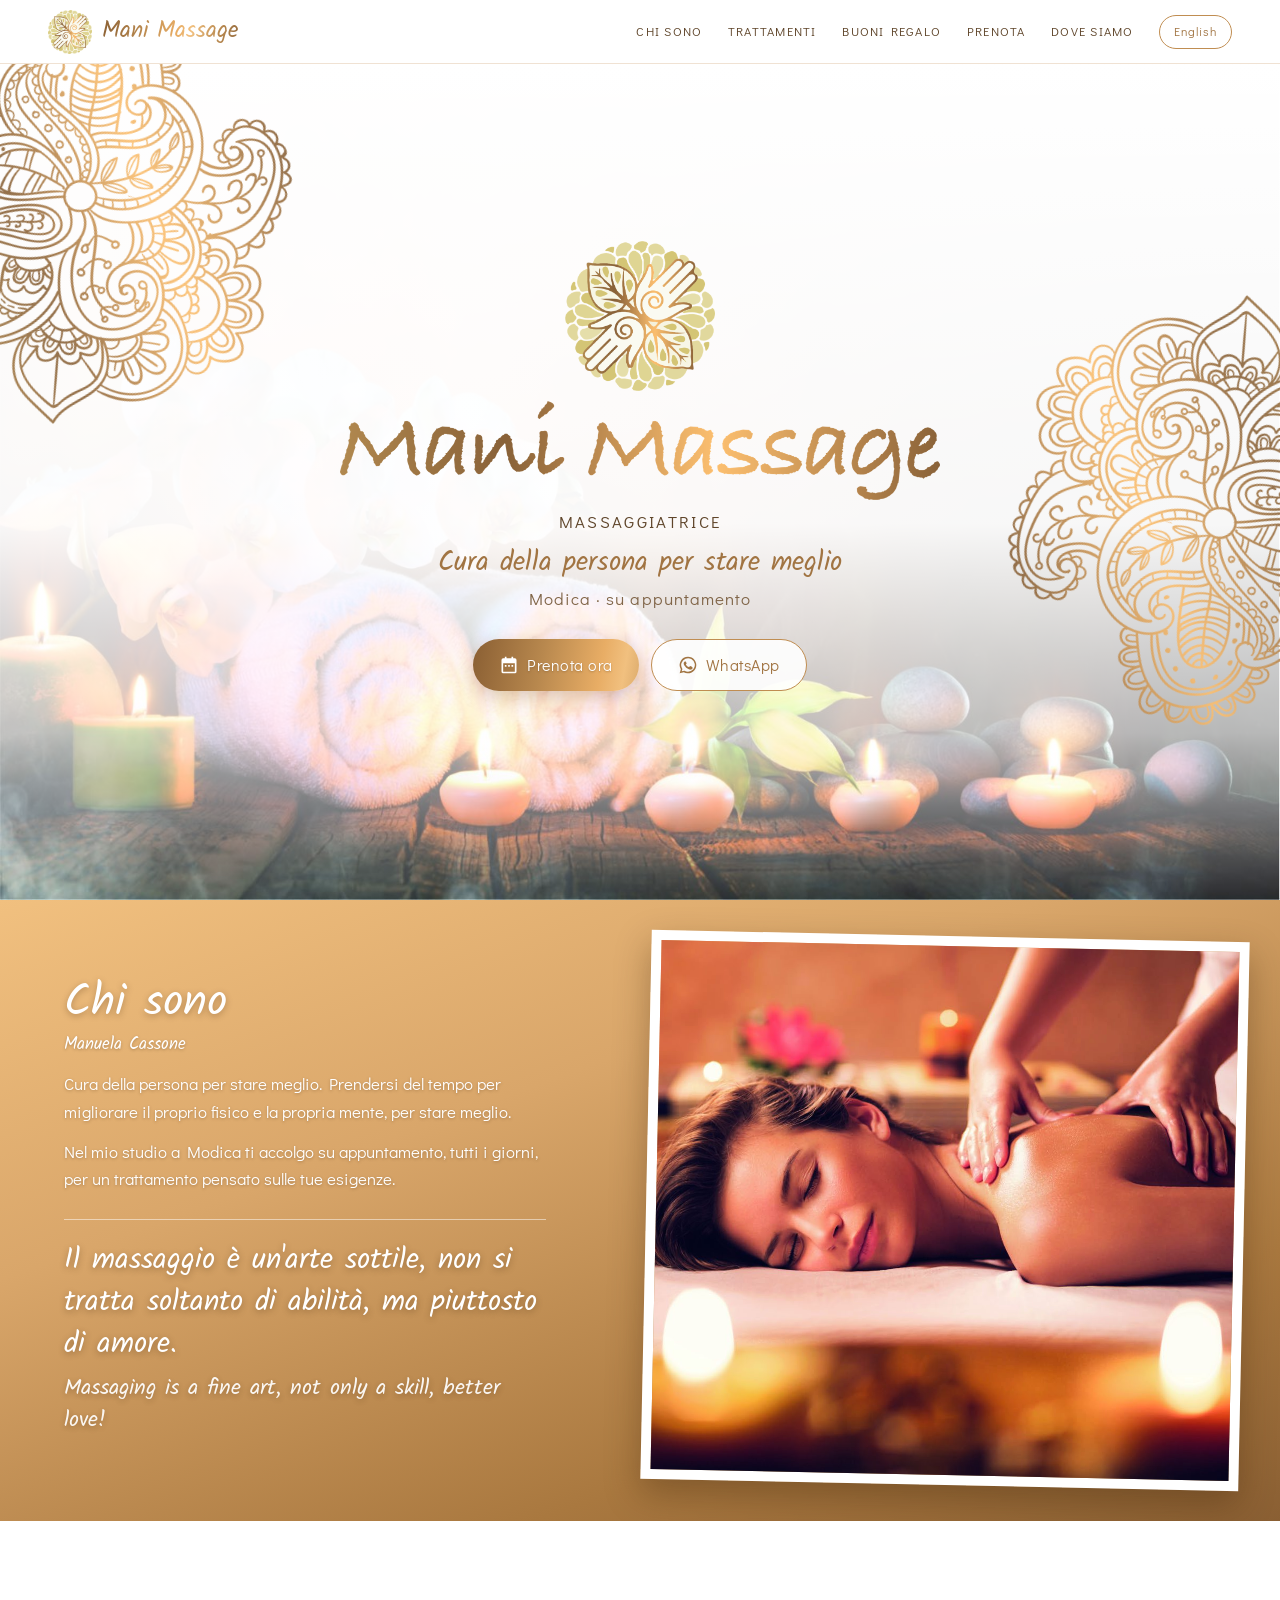
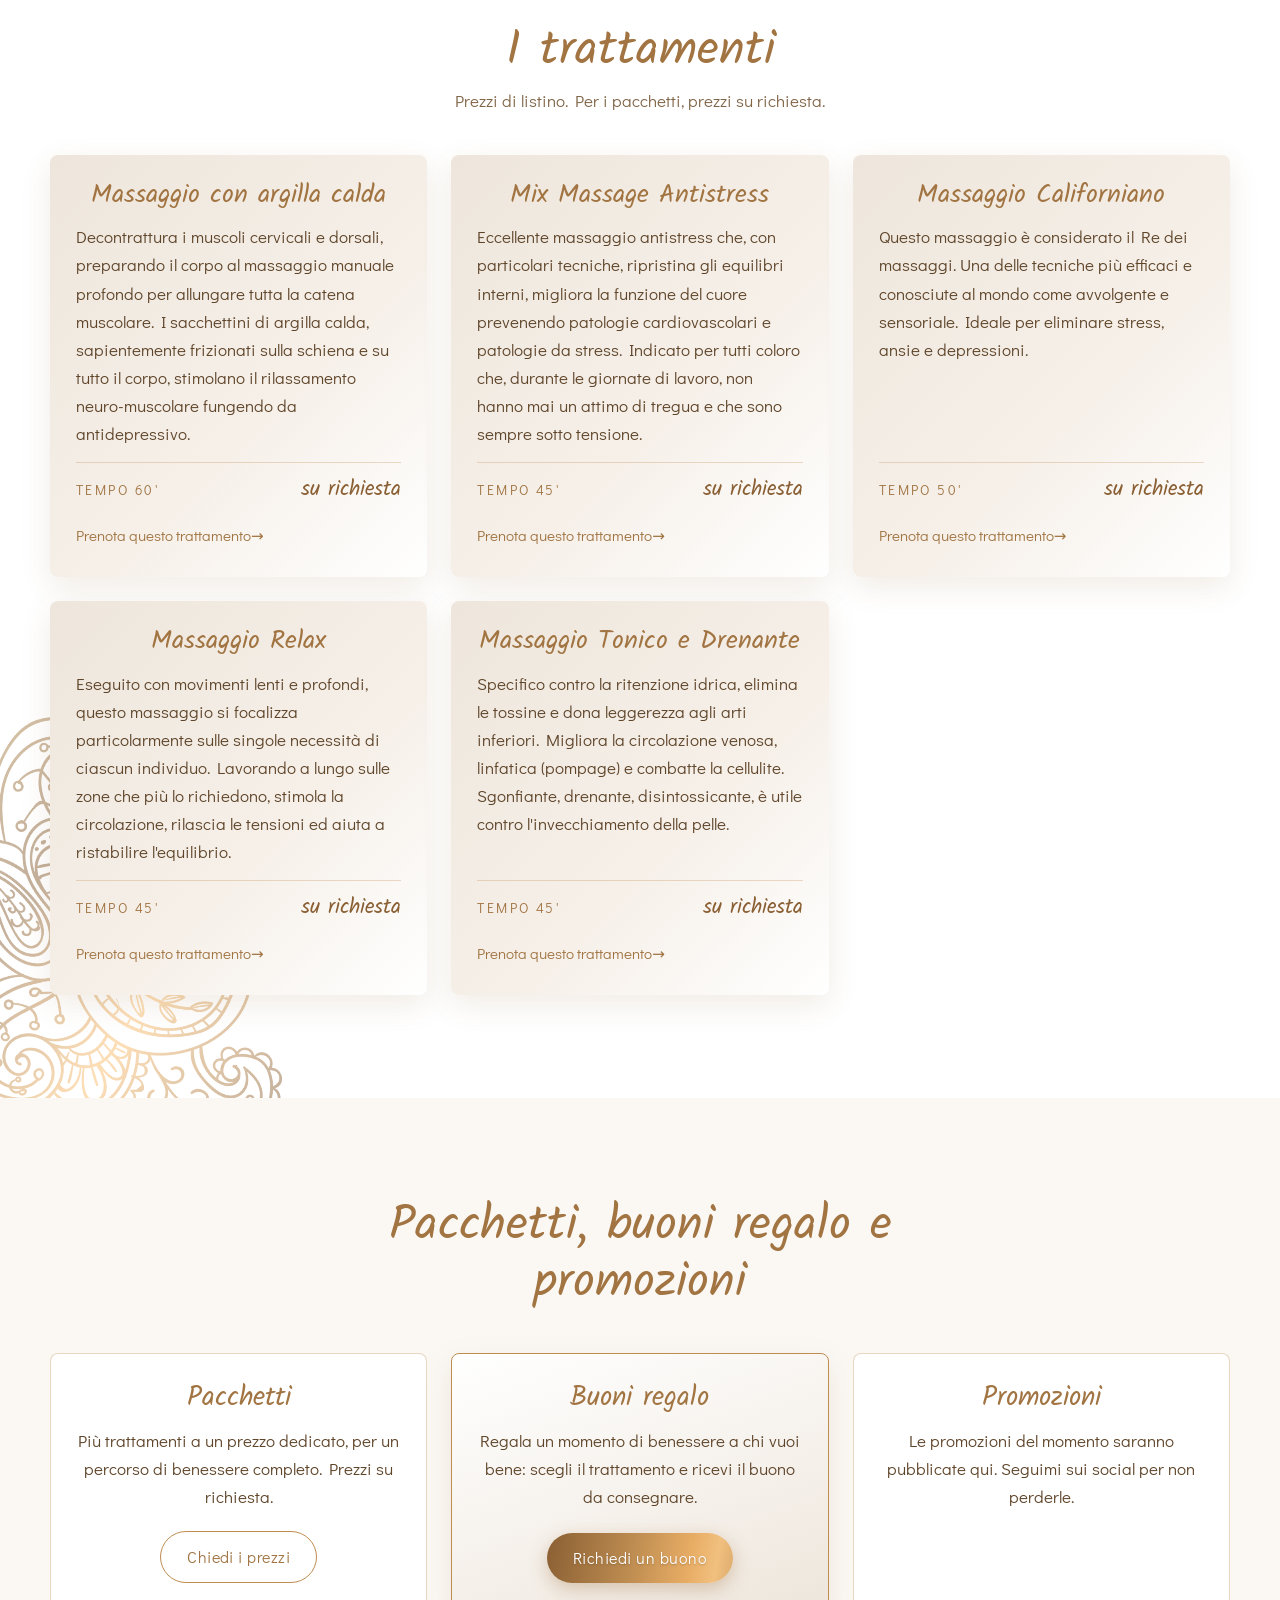
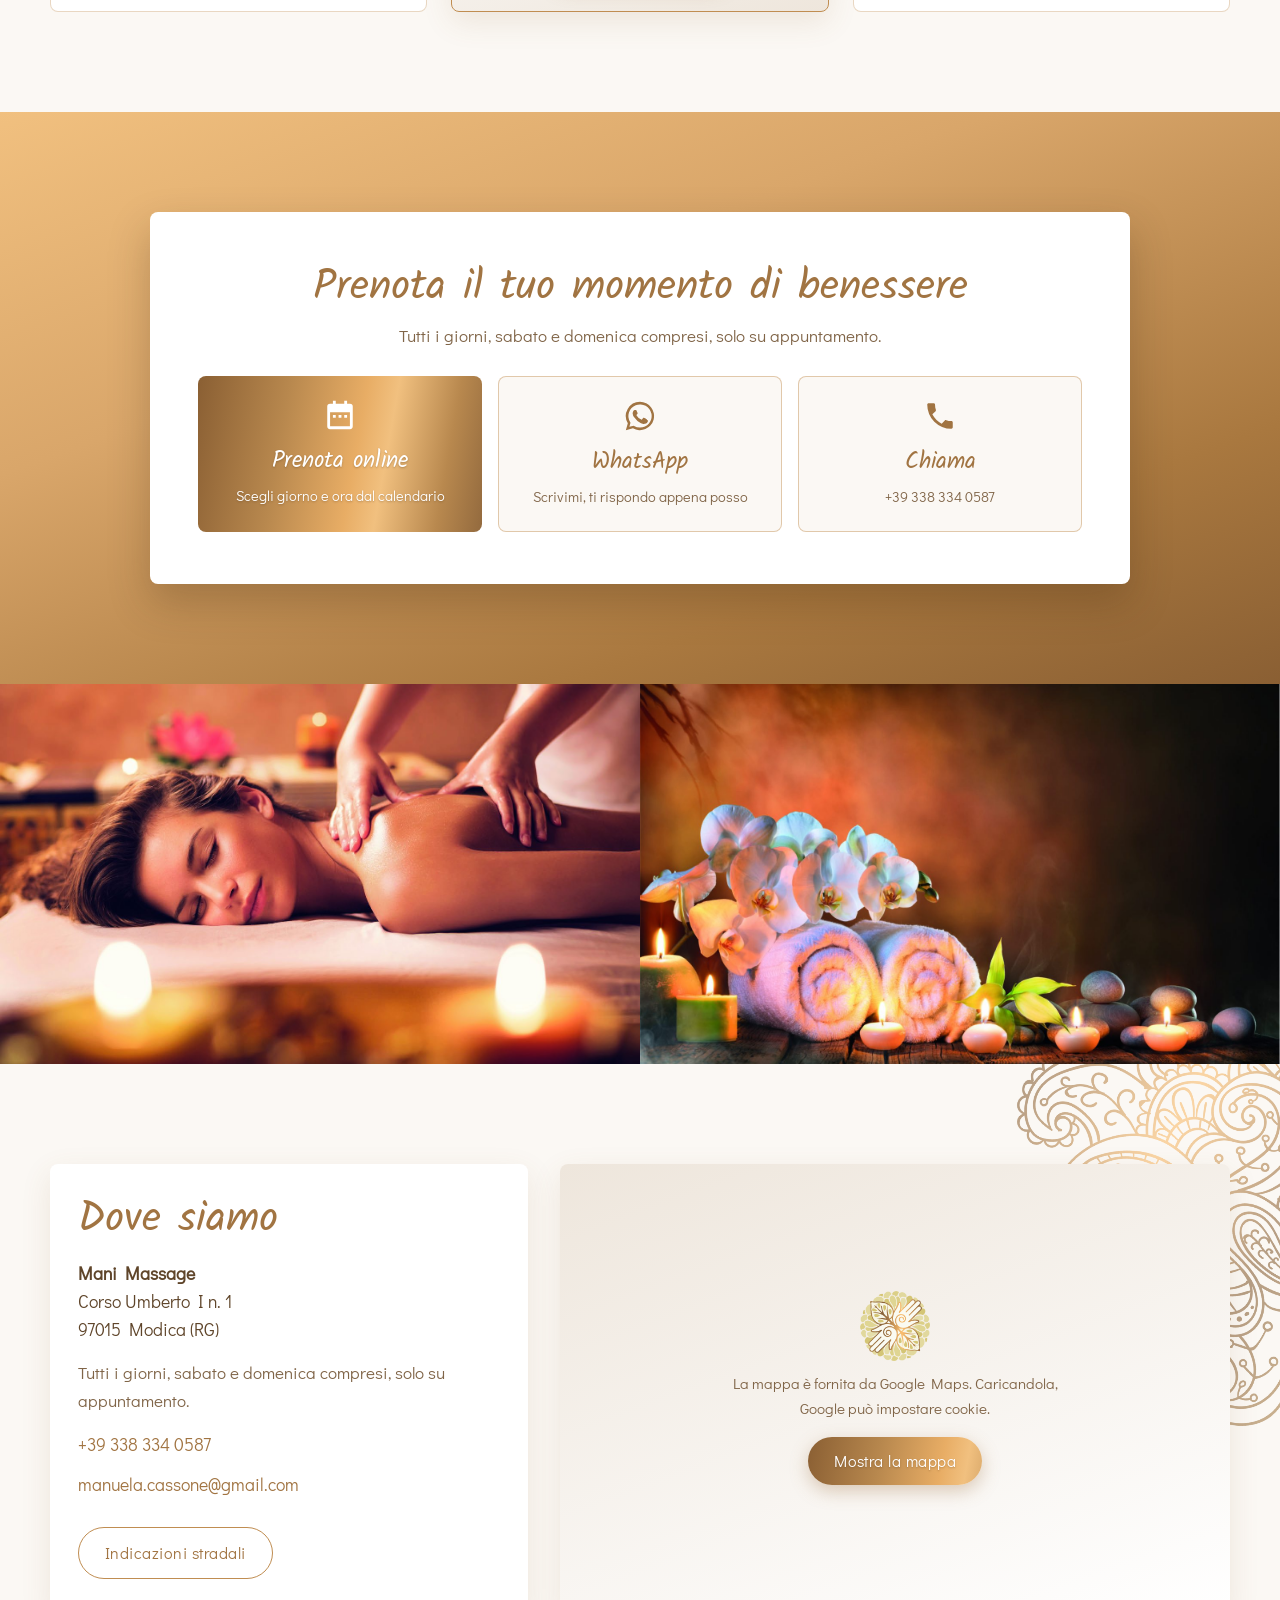
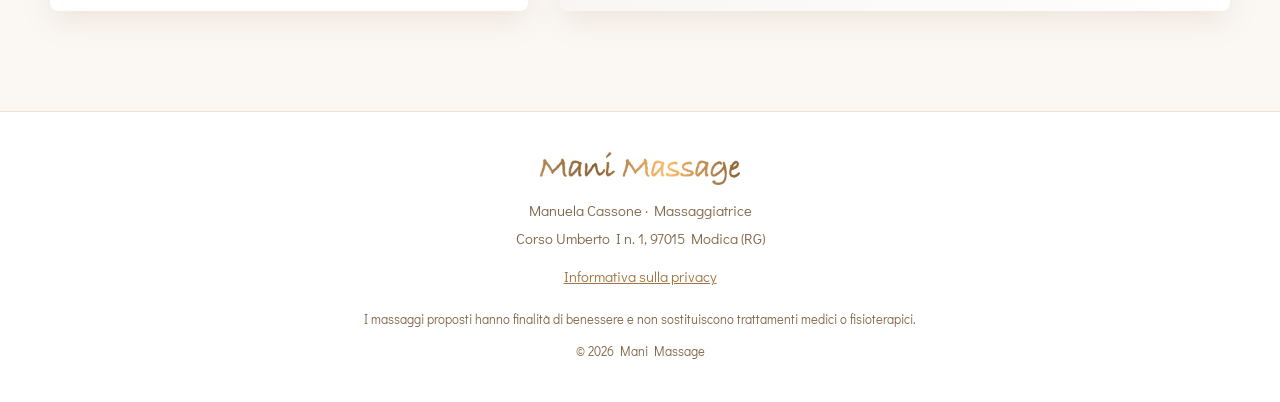
==== index.html @ 56ba5761 "Prima versione del sito Mani Massage Co-Authored-By: Claude Opus 5.5 <noreply@anthropic.com> Claude-" ====
<!doctype html>
<html lang="it" data-lang="it">
<head>
<meta charset="utf-8">
<meta name="viewport" content="width=device-width, initial-scale=1, viewport-fit=cover">
<title>Mani Massage · Massaggi a Modica</title>
<meta name="description" content="Mani Massage di Manuela Cassone, massaggiatrice a Modica (RG): massaggio con argilla calda, antistress, californiano, relax, tonico e drenante. Tutti i giorni su appuntamento. Prenota su WhatsApp o al +39 338 334 0587.">
<meta property="og:title" content="Mani Massage · Massaggi a Modica">
<meta property="og:description" content="Cura della persona per stare meglio. Massaggi su appuntamento, tutti i giorni, in Corso Umberto I a Modica.">
<meta property="og:type" content="website">
<meta property="og:locale" content="it_IT">
<meta property="og:image" content="img/relax.jpg">
<meta name="theme-color" content="#a17442">
<meta name="format-detection" content="telephone=no">
<link rel="icon" type="image/png" href="img/favicon.png">
<link rel="apple-touch-icon" href="img/favicon.png">
<link rel="preload" href="fonts/kalam-400.woff2" as="font" type="font/woff2" crossorigin>
<link rel="stylesheet" href="style.css">
<script type="application/ld+json">
{
  "@context": "https://schema.org",
  "@type": "HealthAndBeautyBusiness",
  "name": "Mani Massage",
  "description": "Massaggi olistici di Manuela Cassone, massaggiatrice a Modica.",
  "founder": {"@type": "Person", "name": "Manuela Cassone", "jobTitle": "Massaggiatrice"},
  "telephone": "+393383340587",
  "email": "manuela.cassone@gmail.com",
  "image": "img/logo.png",
  "address": {"@type": "PostalAddress", "streetAddress": "Corso Umberto I, 1", "postalCode": "97015", "addressLocality": "Modica", "addressRegion": "RG", "addressCountry": "IT"},
  "openingHoursSpecification": {"@type": "OpeningHoursSpecification", "dayOfWeek": ["Monday","Tuesday","Wednesday","Thursday","Friday","Saturday","Sunday"], "description": "Su appuntamento"}
}
</script>
</head>
<body>

<a class="skip" href="#contenuto">Vai al contenuto</a>

<header class="top" id="top">
  <a class="brand" href="#top" aria-label="Mani Massage, torna all'inizio">
    <img src="img/logo-emblema.png" alt="" width="44" height="44">
    <span>Mani Massage</span>
  </a>
  <button class="menu-btn" type="button" aria-expanded="false" aria-controls="menu" aria-label="Apri il menu">
    <span></span><span></span><span></span>
  </button>
  <nav class="nav" id="menu" aria-label="Menu principale">
    <a href="#chi-sono"><span lang="it">Chi sono</span><span lang="en">About</span></a>
    <a href="#trattamenti"><span lang="it">Trattamenti</span><span lang="en">Treatments</span></a>
    <a href="#regali"><span lang="it">Buoni regalo</span><span lang="en">Gift vouchers</span></a>
    <a href="#prenota"><span lang="it">Prenota</span><span lang="en">Book</span></a>
    <a href="#dove"><span lang="it">Dove siamo</span><span lang="en">Find us</span></a>
    <button class="lang" type="button" aria-label="Cambia lingua / Change language"><span lang="it">English</span><span lang="en">Italiano</span></button>
  </nav>
</header>

<main id="contenuto">

  <!-- HERO -->
  <section class="hero">
    <img class="hero-orn hero-orn--l" src="img/ghirigoro.png" alt="" aria-hidden="true">
    <img class="hero-orn hero-orn--r" src="img/ghirigoro.png" alt="" aria-hidden="true">
    <div class="hero-inner">
      <img class="hero-emblem" src="img/logo-emblema.png" alt="" width="150" height="150">
      <h1><img src="img/logo-scritta.png" alt="Mani Massage" width="600" height="99"></h1>
      <p class="role"><span lang="it">Massaggiatrice</span><span lang="en">Massage therapist</span></p>
      <p class="hero-claim"><span lang="it">Cura della persona per stare meglio</span><span lang="en">Taking care of yourself, to feel better</span></p>
      <p class="hero-place">Modica · <span lang="it">su appuntamento</span><span lang="en">by appointment</span></p>
      <div class="cta">
        <a class="btn btn--gold js-book" href="#prenota">
          <svg aria-hidden="true" viewBox="0 0 24 24"><path d="M7 2v2H5a2 2 0 0 0-2 2v14a2 2 0 0 0 2 2h14a2 2 0 0 0 2-2V6a2 2 0 0 0-2-2h-2V2h-2v2H9V2H7Zm-2 8h14v10H5V10Zm2 2v2h2v-2H7Zm4 0v2h2v-2h-2Zm4 0v2h2v-2h-2Z"/></svg>
          <span lang="it">Prenota ora</span><span lang="en">Book now</span>
        </a>
        <a class="btn btn--line js-wa" href="#" target="_blank" rel="noopener">
          <svg aria-hidden="true" viewBox="0 0 24 24"><use href="#i-wa"/></svg> WhatsApp
        </a>
      </div>
    </div>
  </section>

  <!-- CHI SONO -->
  <section class="about" id="chi-sono">
    <div class="about-text">
      <h2><span lang="it">Chi sono</span><span lang="en">About me</span></h2>
      <p class="about-name">Manuela Cassone</p>
      <p lang="it">Cura della persona per stare meglio. Prendersi del tempo per migliorare il proprio fisico e la propria mente, per stare meglio.</p>
      <p lang="en">Taking care of yourself to feel better. Taking time to improve your body and your mind, to feel better.</p>
      <p lang="it">Nel mio studio a Modica ti accolgo su appuntamento, tutti i giorni, per un trattamento pensato sulle tue esigenze.</p>
      <p lang="en">In my studio in Modica I welcome you by appointment, every day, for a treatment tailored to your needs.</p>
      <blockquote>
        <p>Il massaggio è un'arte sottile, non si tratta soltanto di abilità, ma piuttosto di amore.</p>
        <p class="quote-en keep" lang="en">Massaging is a fine art, not only a skill, better love!</p>
      </blockquote>
    </div>
    <figure class="about-photo">
      <img src="img/massaggio.jpg" alt="Massaggio rilassante alla schiena a lume di candela" loading="lazy" width="1600" height="1066">
    </figure>
  </section>

  <!-- TRATTAMENTI -->
  <section class="services" id="trattamenti">
    <img class="services-orn" src="img/ghirigoro.png" alt="" aria-hidden="true">
    <header class="section-head">
      <h2><span lang="it">I trattamenti</span><span lang="en">Treatments</span></h2>
      <p><span lang="it">Prezzi di listino. Per i pacchetti, prezzi su richiesta.</span><span lang="en">List prices. Package prices on request.</span></p>
    </header>
    <div class="cards" id="lista-trattamenti"><!-- riempito da dati.js --></div>
  </section>

  <!-- PACCHETTI, BUONI REGALO, PROMOZIONI -->
  <section class="gifts" id="regali">
    <header class="section-head">
      <h2><span lang="it">Pacchetti, buoni regalo e promozioni</span><span lang="en">Packages, gift vouchers and offers</span></h2>
    </header>
    <div class="gift-grid">
      <article class="gift">
        <h3><span lang="it">Pacchetti</span><span lang="en">Packages</span></h3>
        <p lang="it">Più trattamenti a un prezzo dedicato, per un percorso di benessere completo. Prezzi su richiesta.</p>
        <p lang="en">Several treatments at a dedicated price, for a complete well-being path. Prices on request.</p>
        <a class="btn btn--line js-wa" data-msg="Ciao Manuela, vorrei informazioni sui pacchetti." href="#" target="_blank" rel="noopener"><span lang="it">Chiedi i prezzi</span><span lang="en">Ask for prices</span></a>
      </article>
      <article class="gift gift--main">
        <h3><span lang="it">Buoni regalo</span><span lang="en">Gift vouchers</span></h3>
        <p lang="it">Regala un momento di benessere a chi vuoi bene: scegli il trattamento e ricevi il buono da consegnare.</p>
        <p lang="en">Give a moment of well-being to someone you love: choose the treatment and receive the voucher to hand over.</p>
        <a class="btn btn--gold js-wa" data-msg="Ciao Manuela, vorrei regalare un buono massaggio." href="#" target="_blank" rel="noopener"><span lang="it">Richiedi un buono</span><span lang="en">Request a voucher</span></a>
      </article>
      <article class="gift">
        <h3><span lang="it">Promozioni</span><span lang="en">Offers</span></h3>
        <div id="lista-promozioni"><!-- riempito da dati.js --></div>
      </article>
    </div>
  </section>

  <!-- PRENOTA -->
  <section class="book" id="prenota">
    <div class="book-card">
      <h2><span lang="it">Prenota il tuo momento di benessere</span><span lang="en">Book your moment of well-being</span></h2>
      <p class="hours" data-t="orari"></p>
      <div class="book-actions">
        <a class="book-opt book-opt--online" id="prenota-online" href="#" target="_blank" rel="noopener">
          <svg aria-hidden="true" viewBox="0 0 24 24"><path d="M7 2v2H5a2 2 0 0 0-2 2v14a2 2 0 0 0 2 2h14a2 2 0 0 0 2-2V6a2 2 0 0 0-2-2h-2V2h-2v2H9V2H7Zm-2 8h14v10H5V10Zm2 2v2h2v-2H7Zm4 0v2h2v-2h-2Zm4 0v2h2v-2h-2Z"/></svg>
          <strong><span lang="it">Prenota online</span><span lang="en">Book online</span></strong>
          <small><span lang="it">Scegli giorno e ora dal calendario</span><span lang="en">Pick a day and time</span></small>
        </a>
        <a class="book-opt js-wa" href="#" target="_blank" rel="noopener">
          <svg aria-hidden="true" viewBox="0 0 24 24"><use href="#i-wa"/></svg>
          <strong>WhatsApp</strong>
          <small><span lang="it">Scrivimi, ti rispondo appena posso</span><span lang="en">Message me, I'll reply soon</span></small>
        </a>
        <a class="book-opt js-tel" href="#">
          <svg aria-hidden="true" viewBox="0 0 24 24"><use href="#i-tel"/></svg>
          <strong><span lang="it">Chiama</span><span lang="en">Call</span></strong>
          <small data-t="telefono"></small>
        </a>
      </div>
    </div>
  </section>

  <!-- GALLERIA -->
  <section class="gallery" aria-label="Galleria fotografica">
    <div class="gallery-track" id="galleria"><!-- riempito da dati.js --></div>
  </section>

  <!-- DOVE SIAMO -->
  <section class="where" id="dove">
    <img class="where-orn" src="img/ghirigoro.png" alt="" aria-hidden="true">
    <div class="where-grid">
      <div class="where-info">
        <h2><span lang="it">Dove siamo</span><span lang="en">Find us</span></h2>
        <address>
          <strong>Mani Massage</strong><br>
          <span data-t="indirizzo"></span><br>
          <span data-t="citta"></span>
        </address>
        <p class="hours" data-t="orari"></p>
        <ul class="contact-list">
          <li><a class="js-tel" href="#" data-t="telefono"></a></li>
          <li><a class="js-mail" href="#" data-t="email"></a></li>
        </ul>
        <div class="cta cta--left">
          <a class="btn btn--line" id="indicazioni" href="#" target="_blank" rel="noopener"><span lang="it">Indicazioni stradali</span><span lang="en">Directions</span></a>
        </div>
      </div>
      <div class="map" id="mappa">
        <div class="map-consent">
          <img src="img/logo-emblema.png" alt="" width="70" height="70" loading="lazy">
          <p lang="it">La mappa è fornita da Google Maps. Caricandola, Google può impostare cookie.</p>
          <p lang="en">The map is provided by Google Maps. Loading it lets Google set cookies.</p>
          <button class="btn btn--gold" type="button" id="carica-mappa"><span lang="it">Mostra la mappa</span><span lang="en">Show the map</span></button>
        </div>
      </div>
    </div>
  </section>

</main>

<footer class="foot">
  <img src="img/logo-scritta.png" alt="Mani Massage" width="220" height="36" loading="lazy">
  <div class="social" id="social"><!-- riempito da dati.js --></div>
  <p><span data-t="nome"></span> · <span lang="it">Massaggiatrice</span><span lang="en">Massage therapist</span></p>
  <p data-t="indirizzoCompleto"></p>
  <p id="piva"></p>
  <p><a href="privacy.html"><span lang="it">Informativa sulla privacy</span><span lang="en">Privacy policy</span></a></p>
  <p class="small"><span lang="it">I massaggi proposti hanno finalità di benessere e non sostituiscono trattamenti medici o fisioterapici.</span><span lang="en">These massages are intended for well-being and do not replace medical or physiotherapy treatments.</span></p>
  <p class="small">© <span id="anno">2026</span> Mani Massage</p>
</footer>

<!-- barra azioni rapida, solo su telefono -->
<nav class="quickbar" aria-label="Azioni rapide">
  <a class="js-tel" href="#"><svg aria-hidden="true" viewBox="0 0 24 24"><use href="#i-tel"/></svg><span lang="it">Chiama</span><span lang="en">Call</span></a>
  <a class="js-wa" href="#" target="_blank" rel="noopener"><svg aria-hidden="true" viewBox="0 0 24 24"><use href="#i-wa"/></svg>WhatsApp</a>
  <a class="js-book qb-main" href="#prenota"><svg aria-hidden="true" viewBox="0 0 24 24"><path d="M7 2v2H5a2 2 0 0 0-2 2v14a2 2 0 0 0 2 2h14a2 2 0 0 0 2-2V6a2 2 0 0 0-2-2h-2V2h-2v2H9V2H7Zm-2 8h14v10H5V10Z"/></svg><span lang="it">Prenota</span><span lang="en">Book</span></a>
</nav>

<svg width="0" height="0" style="position:absolute" aria-hidden="true">
  <symbol id="i-wa" viewBox="0 0 24 24"><path d="M12 2a10 10 0 0 0-8.6 15.1L2 22l5-1.3A10 10 0 1 0 12 2Zm0 18.2a8.2 8.2 0 0 1-4.2-1.2l-.3-.2-3 .8.8-2.9-.2-.3A8.2 8.2 0 1 1 12 20.2Zm4.5-6.1c-.2-.1-1.5-.7-1.7-.8-.2-.1-.4-.1-.6.1l-.8 1c-.1.2-.3.2-.5.1a6.7 6.7 0 0 1-3.3-2.9c-.2-.4.2-.4.7-1.3.1-.2 0-.3 0-.4l-.8-1.8c-.2-.5-.4-.4-.6-.4h-.5a1 1 0 0 0-.7.3 3 3 0 0 0-.9 2.2 5.2 5.2 0 0 0 1.1 2.7 11.8 11.8 0 0 0 4.5 4c1.7.7 2.3.8 3.2.6a2.7 2.7 0 0 0 1.8-1.2c.2-.6.2-1.1.2-1.2-.1-.1-.3-.2-.5-.3Z"/></symbol>
  <symbol id="i-tel" viewBox="0 0 24 24"><path d="M6.6 10.8a15.2 15.2 0 0 0 6.6 6.6l2.2-2.2c.3-.3.7-.4 1-.2 1.1.4 2.3.6 3.6.6.6 0 1 .4 1 1V20c0 .6-.4 1-1 1A17 17 0 0 1 3 4c0-.6.4-1 1-1h3.5c.6 0 1 .4 1 1 0 1.3.2 2.5.6 3.6.1.3 0 .7-.2 1l-2.3 2.2Z"/></symbol>
  <symbol id="i-ig" viewBox="0 0 24 24"><path d="M12 7a5 5 0 1 0 0 10 5 5 0 0 0 0-10Zm0 8.2a3.2 3.2 0 1 1 0-6.4 3.2 3.2 0 0 1 0 6.4ZM17.3 5.5a1.2 1.2 0 1 0 0 2.4 1.2 1.2 0 0 0 0-2.4ZM12 2c-2.7 0-3 0-4.1.1C4.4 2.2 2.3 4.3 2.1 7.9 2 9 2 9.3 2 12s0 3 .1 4.1c.2 3.6 2.3 5.7 5.8 5.8 1.1.1 1.4.1 4.1.1s3 0 4.1-.1c3.6-.2 5.7-2.3 5.8-5.8.1-1.1.1-1.4.1-4.1s0-3-.1-4.1c-.2-3.6-2.3-5.7-5.8-5.8C15 2 14.7 2 12 2Zm0 1.8c2.7 0 3 0 4 .1 2.7.1 4 1.4 4.1 4.1.1 1 .1 1.3.1 4s0 3-.1 4c-.1 2.7-1.4 4-4.1 4.1-1 .1-1.3.1-4 .1s-3 0-4-.1c-2.7-.1-4-1.4-4.1-4.1-.1-1-.1-1.3-.1-4s0-3 .1-4C4 5.3 5.3 4 8 3.9c1-.1 1.3-.1 4-.1Z"/></symbol>
  <symbol id="i-fb" viewBox="0 0 24 24"><path d="M13.5 22v-8h2.7l.4-3.2h-3.1V8.8c0-.9.3-1.5 1.6-1.5h1.6V4.4c-.3 0-1.3-.1-2.4-.1-2.4 0-4 1.4-4 4.1v2.4H7.6V14h2.7v8h3.2Z"/></symbol>
  <symbol id="i-g" viewBox="0 0 24 24"><path d="M21.6 12.2c0-.7-.1-1.4-.2-2H12v3.8h5.4a4.6 4.6 0 0 1-2 3v2.5h3.2c1.9-1.7 3-4.3 3-7.3ZM12 22c2.7 0 5-.9 6.6-2.4l-3.2-2.5c-.9.6-2 1-3.4 1-2.6 0-4.8-1.8-5.6-4.1H3.1v2.6A10 10 0 0 0 12 22Zm-5.6-8a6 6 0 0 1 0-3.9V7.5H3.1a10 10 0 0 0 0 9l3.3-2.5ZM12 6c1.5 0 2.8.5 3.8 1.5l2.9-2.9A10 10 0 0 0 3.1 7.5l3.3 2.6C7.2 7.8 9.4 6 12 6Z"/></symbol>
</svg>

<script src="dati.js"></script>
<script src="sito.js"></script>
</body>
</html>
---- style.css ----
/* Mani Massage · stile ripreso dal pieghevole: oro, bianco, beige, ghirigori */

@font-face { font-family: "Kalam"; src: url("fonts/kalam-400.woff2") format("woff2"); font-weight: 400; font-display: swap; }
@font-face { font-family: "Kalam"; src: url("fonts/kalam-300.woff2") format("woff2"); font-weight: 300; font-display: swap; }
@font-face { font-family: "Didact Gothic"; src: url("fonts/didact-gothic.woff2") format("woff2"); font-weight: 400; font-display: swap; }

:root {
  --gold-dark: #8a5f33;
  --gold: #a17442;
  --gold-mid: #c08d51;
  --gold-light: #e8ad65;
  --gold-pale: #f1c07f;
  --gold-grad: linear-gradient(100deg, #8a5f33 0%, #b8884e 30%, #e8ad65 55%, #f1c07f 65%, #b8884e 85%, #936a3e 100%);
  --cover-grad: linear-gradient(160deg, #f1c07f 0%, #d9a66a 35%, #a9783f 75%, #8a5f33 100%);
  --beige: #eee6dc;
  --beige-deep: #dbccba;
  --cream: #fbf8f4;
  --white: #ffffff;
  --text: #5f452a;
  --text-soft: #806548;
  --script: "Kalam", "Segoe Print", cursive;
  --sans: "Didact Gothic", "Century Gothic", "Questrial", system-ui, sans-serif;
  --radius: 8px;
  --shadow: 0 10px 30px rgba(138, 95, 51, .12);
  --header-h: 64px;
  --qb-h: 0px;
}

* { box-sizing: border-box; }
html { scroll-behavior: smooth; scroll-padding-top: calc(var(--header-h) + 8px); -webkit-text-size-adjust: 100%; }
body {
  margin: 0;
  background: var(--white);
  color: var(--text);
  font-family: var(--sans);
  font-size: 17px;
  line-height: 1.65;
  -webkit-font-smoothing: antialiased;
  overflow-x: hidden;
}
img { max-width: 100%; display: block; }
a { color: var(--gold); }
h1, h2, h3 { font-family: var(--script); font-weight: 400; color: var(--gold); margin: 0; line-height: 1.2; }
[hidden] { display: none !important; }
:focus-visible { outline: 2px solid var(--gold-mid); outline-offset: 3px; }
.skip { position: absolute; left: -999px; top: 8px; background: var(--white); padding: 8px 14px; z-index: 100; }
.skip:focus { left: 8px; }

/* lingua */
html[data-lang="it"] [lang="en"]:not(.keep),
html[data-lang="en"] [lang="it"] { display: none !important; }

/* header */
.top {
  position: sticky; top: 0; z-index: 50;
  height: var(--header-h);
  display: flex; align-items: center; justify-content: space-between; gap: 16px;
  padding: 0 clamp(16px, 4vw, 48px);
  background: rgba(255, 255, 255, .95);
  backdrop-filter: blur(8px);
  border-bottom: 1px solid rgba(193, 141, 81, .25);
}
.brand { display: flex; align-items: center; gap: 10px; text-decoration: none; }
.brand img { width: 44px; height: 44px; }
.brand span { font-family: var(--script); font-size: 1.45rem; background: var(--gold-grad); -webkit-background-clip: text; background-clip: text; color: transparent; }
.nav { display: flex; align-items: center; gap: clamp(12px, 2vw, 26px); }
.nav a { text-decoration: none; color: var(--text); text-transform: uppercase; letter-spacing: .1em; font-size: .78rem; }
.nav a:hover { color: var(--gold-mid); }
.lang {
  font: inherit; font-size: .75rem; letter-spacing: .08em; cursor: pointer;
  border: 1px solid var(--gold-mid); color: var(--gold); background: transparent;
  border-radius: 999px; padding: 6px 14px; min-height: 34px;
}
.lang:hover { background: var(--gold-mid); color: var(--white); }
.menu-btn { display: none; }

/* bottoni */
.cta { display: flex; flex-wrap: wrap; gap: 12px; justify-content: center; }
.cta--left { justify-content: flex-start; }
.btn {
  display: inline-flex; align-items: center; justify-content: center; gap: 8px;
  min-height: 48px; padding: 12px 26px; border-radius: 999px;
  font-family: var(--sans); font-size: 1rem; letter-spacing: .03em;
  text-decoration: none; cursor: pointer; border: 0;
  transition: transform .2s, box-shadow .2s, background .2s;
}
.btn svg { width: 20px; height: 20px; fill: currentColor; flex: none; }
.btn--gold { background: var(--gold-grad); background-size: 140% 100%; color: var(--white); box-shadow: 0 6px 18px rgba(161, 116, 66, .35); text-shadow: 0 1px 2px rgba(90, 60, 30, .35); }
.btn--gold:hover { transform: translateY(-2px); box-shadow: 0 10px 24px rgba(161, 116, 66, .45); }
.btn--line { border: 1px solid var(--gold-mid); color: var(--gold); background: rgba(255, 255, 255, .9); }
.btn--line:hover { background: var(--beige); }

/* sezioni */
.section-head { text-align: center; margin: 0 auto 40px; position: relative; max-width: 720px; }
.section-head h2 { font-size: clamp(2rem, 4.4vw, 3rem); }
.section-head p { margin: 6px 0 0; color: var(--text-soft); }

/* hero */
.hero {
  position: relative; overflow: hidden;
  min-height: calc(100svh - var(--header-h));
  display: grid; place-items: center;
  padding: 48px 16px 80px;
  background:
    linear-gradient(180deg, rgba(255,255,255,1) 0%, rgba(255,255,255,.97) 55%, rgba(255,255,255,.7) 80%, rgba(255,255,255,.15) 100%),
    url("img/relax.jpg") center bottom / cover no-repeat;
}
.hero-inner { position: relative; z-index: 2; text-align: center; max-width: 680px; }
.hero-emblem { width: clamp(100px, 16vw, 150px); height: auto; margin: 0 auto 10px; }
.hero h1 img { width: min(600px, 86vw); height: auto; margin: 0 auto; }
.role { text-transform: uppercase; letter-spacing: .14em; color: var(--text); margin: 8px 0 0; font-size: 1.05rem; }
.hero-claim { font-family: var(--script); color: var(--gold); font-size: clamp(1.35rem, 3vw, 1.7rem); margin: 10px 0 0; line-height: 1.3; }
.hero-place { margin: 4px 0 26px; color: var(--text-soft); letter-spacing: .06em; }
.hero-orn { position: absolute; z-index: 1; width: clamp(200px, 30vw, 420px); opacity: .9; pointer-events: none; }
.hero-orn--l { top: -60px; left: -90px; transform: rotate(-20deg); }
.hero-orn--r { top: 30%; right: -110px; transform: rotate(160deg); }

/* chi sono */
.about { display: grid; grid-template-columns: 1fr 1.1fr; background: var(--cover-grad); color: var(--white); }
.about-text { padding: clamp(40px, 6vw, 80px) clamp(20px, 5vw, 70px); align-self: center; }
.about h2 { color: var(--white); font-size: clamp(2rem, 4vw, 2.8rem); text-shadow: 0 2px 6px rgba(80, 50, 20, .35); }
.about-name { font-family: var(--script); font-size: 1.4rem; margin: 0 0 12px; }
.about-text > p { margin: 0 0 12px; font-size: 1.05rem; text-shadow: 0 1px 3px rgba(80, 50, 20, .35); }
.about blockquote { margin: 26px 0 0; padding-top: 20px; border-top: 1px solid rgba(255, 255, 255, .5); }
.about blockquote p { font-family: var(--script); font-size: clamp(1.3rem, 2.3vw, 1.8rem); line-height: 1.45; margin: 0 0 8px; text-shadow: 0 2px 6px rgba(80, 50, 20, .4); }
.about blockquote .quote-en { font-size: clamp(1.05rem, 1.7vw, 1.35rem); opacity: .92; }
.about-photo { margin: 0; padding: clamp(16px, 3vw, 36px); }
.about-photo img { width: 100%; height: 100%; object-fit: cover; border: 10px solid var(--white); box-shadow: 0 14px 34px rgba(60, 35, 10, .35); transform: rotate(1.2deg); }

/* trattamenti */
.services { position: relative; overflow: hidden; padding: clamp(56px, 8vw, 110px) clamp(16px, 4vw, 48px); background: var(--white); }
.services-orn { position: absolute; width: clamp(260px, 36vw, 520px); left: -140px; bottom: -120px; opacity: .5; pointer-events: none; transform: rotate(35deg); }
.cards { position: relative; display: grid; grid-template-columns: repeat(auto-fill, minmax(min(100%, 320px), 1fr)); gap: 24px; max-width: 1180px; margin: 0 auto; }
.card {
  display: flex; flex-direction: column;
  padding: 26px 26px 20px;
  background: linear-gradient(135deg, var(--beige) 0%, #f6f0e9 60%, var(--white) 100%);
  border-radius: var(--radius); box-shadow: var(--shadow);
}
.card-photo { width: calc(100% + 52px); max-width: none; margin: -26px -26px 18px; height: 180px; object-fit: cover; border-radius: var(--radius) var(--radius) 0 0; }
.card h3 { font-size: 1.6rem; text-align: center; margin-bottom: 12px; }
.card p { margin: 0 0 14px; }
.card-foot { margin-top: auto; display: flex; justify-content: space-between; align-items: baseline; gap: 12px; padding-top: 10px; border-top: 1px solid rgba(193, 141, 81, .3); }
.time { text-transform: uppercase; letter-spacing: .18em; font-size: .85rem; color: var(--gold); }
.price { font-family: var(--script); font-size: 1.3rem; color: var(--gold-dark); }
.card-book { display: inline-flex; align-items: center; min-height: 44px; margin-top: 6px; color: var(--gold); text-decoration: none; font-size: .95rem; }
.card-book:hover { text-decoration: underline; }

/* regali */
.gifts { padding: clamp(56px, 8vw, 100px) clamp(16px, 4vw, 48px); background: var(--cream); }
.gift-grid { display: grid; grid-template-columns: repeat(3, 1fr); gap: 24px; max-width: 1180px; margin: 0 auto; align-items: stretch; }
.gift { background: var(--white); border: 1px solid rgba(193, 141, 81, .35); border-radius: var(--radius); padding: 28px 24px; text-align: center; display: flex; flex-direction: column; align-items: center; gap: 4px; }
.gift h3 { font-size: 1.7rem; margin-bottom: 8px; }
.gift p { margin: 0 0 16px; }
.gift .btn { margin-top: auto; }
.gift--main { background: linear-gradient(160deg, #fff 0%, var(--beige) 100%); box-shadow: var(--shadow); border-color: var(--gold-mid); }
.promo-list { list-style: none; padding: 0; margin: 0; text-align: left; }
.promo-list li { padding: 10px 0; border-bottom: 1px dashed rgba(193, 141, 81, .4); }

/* prenota */
.book { padding: clamp(56px, 8vw, 100px) 16px; background: var(--cover-grad); }
.book-card { max-width: 980px; margin: 0 auto; background: var(--white); border-radius: var(--radius); box-shadow: 0 18px 40px rgba(60, 35, 10, .25); padding: clamp(28px, 5vw, 52px) clamp(18px, 4vw, 48px); text-align: center; }
.book-card h2 { font-size: clamp(1.8rem, 4vw, 2.6rem); }
.hours { color: var(--text-soft); margin: 8px 0 26px; }
.book-actions { display: grid; grid-template-columns: repeat(3, 1fr); gap: 16px; }
.book-opt {
  display: flex; flex-direction: column; align-items: center; gap: 4px;
  padding: 22px 14px; border-radius: var(--radius);
  border: 1px solid rgba(193, 141, 81, .45); background: var(--cream);
  color: var(--text); text-decoration: none; transition: transform .2s, box-shadow .2s;
}
.book-opt:hover { transform: translateY(-3px); box-shadow: var(--shadow); }
.book-opt svg { width: 34px; height: 34px; fill: var(--gold); margin-bottom: 6px; }
.book-opt strong { font-family: var(--script); font-weight: 400; font-size: 1.45rem; color: var(--gold); }
.book-opt small { font-size: .9rem; color: var(--text-soft); }
.book-opt--online { background: var(--gold-grad); border: 0; }
.book-opt--online svg { fill: var(--white); }
.book-opt--online strong, .book-opt--online small { color: var(--white); text-shadow: 0 1px 2px rgba(90, 60, 30, .35); }

/* galleria */
.gallery { background: var(--white); }
.gallery-track { display: grid; grid-auto-flow: column; grid-auto-columns: minmax(280px, 1fr); overflow-x: auto; scroll-snap-type: x mandatory; scrollbar-width: none; }
.gallery-track::-webkit-scrollbar { display: none; }
.gallery figure { margin: 0; height: clamp(220px, 30vw, 380px); scroll-snap-align: start; }
.gallery img { width: 100%; height: 100%; object-fit: cover; }

/* dove siamo */
.where { position: relative; overflow: hidden; padding: clamp(56px, 8vw, 100px) clamp(16px, 4vw, 48px); background: var(--cream); }
.where-orn { position: absolute; width: clamp(240px, 32vw, 460px); right: -120px; top: -80px; opacity: .6; pointer-events: none; transform: rotate(-150deg); }
.where-grid { position: relative; max-width: 1180px; margin: 0 auto; display: grid; grid-template-columns: 1fr 1.4fr; gap: 32px; align-items: stretch; }
.where-info { background: var(--white); border-radius: var(--radius); box-shadow: var(--shadow); padding: 32px 28px; }
.where-info h2 { font-size: clamp(2rem, 4vw, 2.6rem); margin-bottom: 14px; }
.where-info address { font-style: normal; font-size: 1.1rem; line-height: 1.6; }
.where-info .hours { margin: 14px 0 10px; }
.contact-list { list-style: none; padding: 0; margin: 0 0 22px; font-size: 1.1rem; }
.contact-list a { display: inline-flex; align-items: center; min-height: 40px; color: var(--gold); text-decoration: none; word-break: break-word; }
.map { min-height: 360px; border-radius: var(--radius); overflow: hidden; box-shadow: var(--shadow); background: linear-gradient(160deg, var(--beige), #fff); }
.map iframe { width: 100%; height: 100%; min-height: 360px; border: 0; display: block; }
.map-consent { height: 100%; min-height: 360px; display: flex; flex-direction: column; align-items: center; justify-content: center; text-align: center; gap: 10px; padding: 24px; }
.map-consent p { margin: 0 0 6px; max-width: 360px; color: var(--text-soft); font-size: .95rem; }

/* footer */
.foot { text-align: center; padding: 40px 16px calc(40px + var(--qb-h)); background: var(--white); border-top: 1px solid rgba(193, 141, 81, .25); color: var(--text-soft); font-size: .92rem; }
.foot img { width: 200px; height: auto; margin: 0 auto 14px; }
.foot p { margin: 4px 0; }
.foot p:empty { display: none; }
.foot a { color: var(--gold); display: inline-flex; align-items: center; min-height: 44px; }
.foot .small { font-size: .8rem; max-width: 560px; margin: 10px auto 0; }
.social { display: flex; justify-content: center; align-items: center; gap: 12px; margin: 0 0 14px; flex-wrap: wrap; }
.social a { width: 44px; height: 44px; border-radius: 50%; display: grid; place-items: center; border: 1px solid var(--gold-mid); }
.social svg { width: 20px; height: 20px; fill: var(--gold); }
.social a.review { width: auto; border-radius: 999px; padding: 0 16px; text-decoration: none; }

/* barra rapida telefono */
.quickbar { display: none; }

/* ---------- tablet ---------- */
@media (max-width: 980px) {
  .gift-grid { grid-template-columns: 1fr; max-width: 560px; }
  .where-grid { grid-template-columns: 1fr; }
}

/* ---------- menu a scomparsa ---------- */
@media (max-width: 900px) {
  .menu-btn {
    display: inline-flex; flex-direction: column; justify-content: center; gap: 5px;
    width: 48px; height: 48px; padding: 12px; border: 0; background: transparent; cursor: pointer; margin-right: -10px;
  }
  .menu-btn span { display: block; height: 2px; background: var(--gold); border-radius: 2px; transition: transform .25s, opacity .25s; }
  .menu-open .menu-btn span:nth-child(1) { transform: translateY(7px) rotate(45deg); }
  .menu-open .menu-btn span:nth-child(2) { opacity: 0; }
  .menu-open .menu-btn span:nth-child(3) { transform: translateY(-7px) rotate(-45deg); }
  .nav {
    position: fixed; top: var(--header-h); left: 0; right: 0;
    flex-direction: column; align-items: stretch; gap: 0;
    background: var(--white); border-bottom: 1px solid rgba(193, 141, 81, .3);
    box-shadow: 0 16px 30px rgba(60, 35, 10, .15);
    padding: 8px 20px 20px;
    transform: translateY(-8px); opacity: 0; visibility: hidden;
    transition: opacity .2s, transform .2s, visibility .2s;
    max-height: calc(100svh - var(--header-h)); overflow-y: auto;
  }
  .menu-open .nav { transform: none; opacity: 1; visibility: visible; }
  .nav a { display: flex; align-items: center; min-height: 52px; font-size: .95rem; border-bottom: 1px solid rgba(193, 141, 81, .18); }
  .lang { margin-top: 16px; align-self: center; min-height: 44px; padding: 8px 22px; font-size: .9rem; }
}

/* ---------- telefono ---------- */
@media (max-width: 760px) {
  :root { --header-h: 58px; --qb-h: 64px; }
  body { font-size: 16px; }
  .brand img { width: 38px; height: 38px; }
  .brand span { font-size: 1.3rem; }
  .hero { min-height: auto; padding: 36px 16px 56px; }
  .hero-orn--r { display: none; }
  .hero-orn--l { width: 190px; top: -50px; left: -80px; opacity: .5; }
  .hero .cta { flex-direction: column; align-items: stretch; max-width: 320px; margin: 0 auto; }
  .about { grid-template-columns: 1fr; }
  .about-photo { padding-top: 0; }
  .about-photo img { transform: none; border-width: 6px; max-height: 280px; }
  .card { padding: 22px 18px 16px; }
  .card-photo { width: calc(100% + 36px); margin: -22px -18px 16px; }
  .book-actions { grid-template-columns: 1fr; }
  .book-opt { flex-direction: row; flex-wrap: wrap; justify-content: flex-start; text-align: left; column-gap: 14px; padding: 16px; }
  .book-opt svg { margin: 0; width: 30px; height: 30px; }
  .book-opt small { flex-basis: 100%; padding-left: 44px; margin-top: -4px; }
  .gallery-track { grid-auto-columns: 85%; }
  .map, .map iframe, .map-consent { min-height: 300px; }
  .where-info { padding: 26px 20px; }
  .services-orn { opacity: .3; }

  .quickbar {
    display: grid; grid-template-columns: 1fr 1fr 1.3fr;
    position: fixed; left: 0; right: 0; bottom: 0; z-index: 60;
    height: calc(var(--qb-h) + env(safe-area-inset-bottom));
    padding-bottom: env(safe-area-inset-bottom);
    background: var(--white); border-top: 1px solid rgba(193, 141, 81, .35);
    box-shadow: 0 -6px 18px rgba(60, 35, 10, .1);
  }
  .quickbar a { display: flex; flex-direction: column; align-items: center; justify-content: center; gap: 2px; color: var(--gold); text-decoration: none; font-size: .8rem; letter-spacing: .04em; }
  .quickbar svg { width: 24px; height: 24px; fill: currentColor; }
  .quickbar .qb-main { background: var(--gold-grad); color: var(--white); text-shadow: 0 1px 2px rgba(90, 60, 30, .35); }
}

@media (prefers-reduced-motion: reduce) {
  html { scroll-behavior: auto; }
  .btn, .book-opt, .nav, .menu-btn span { transition: none; }
}
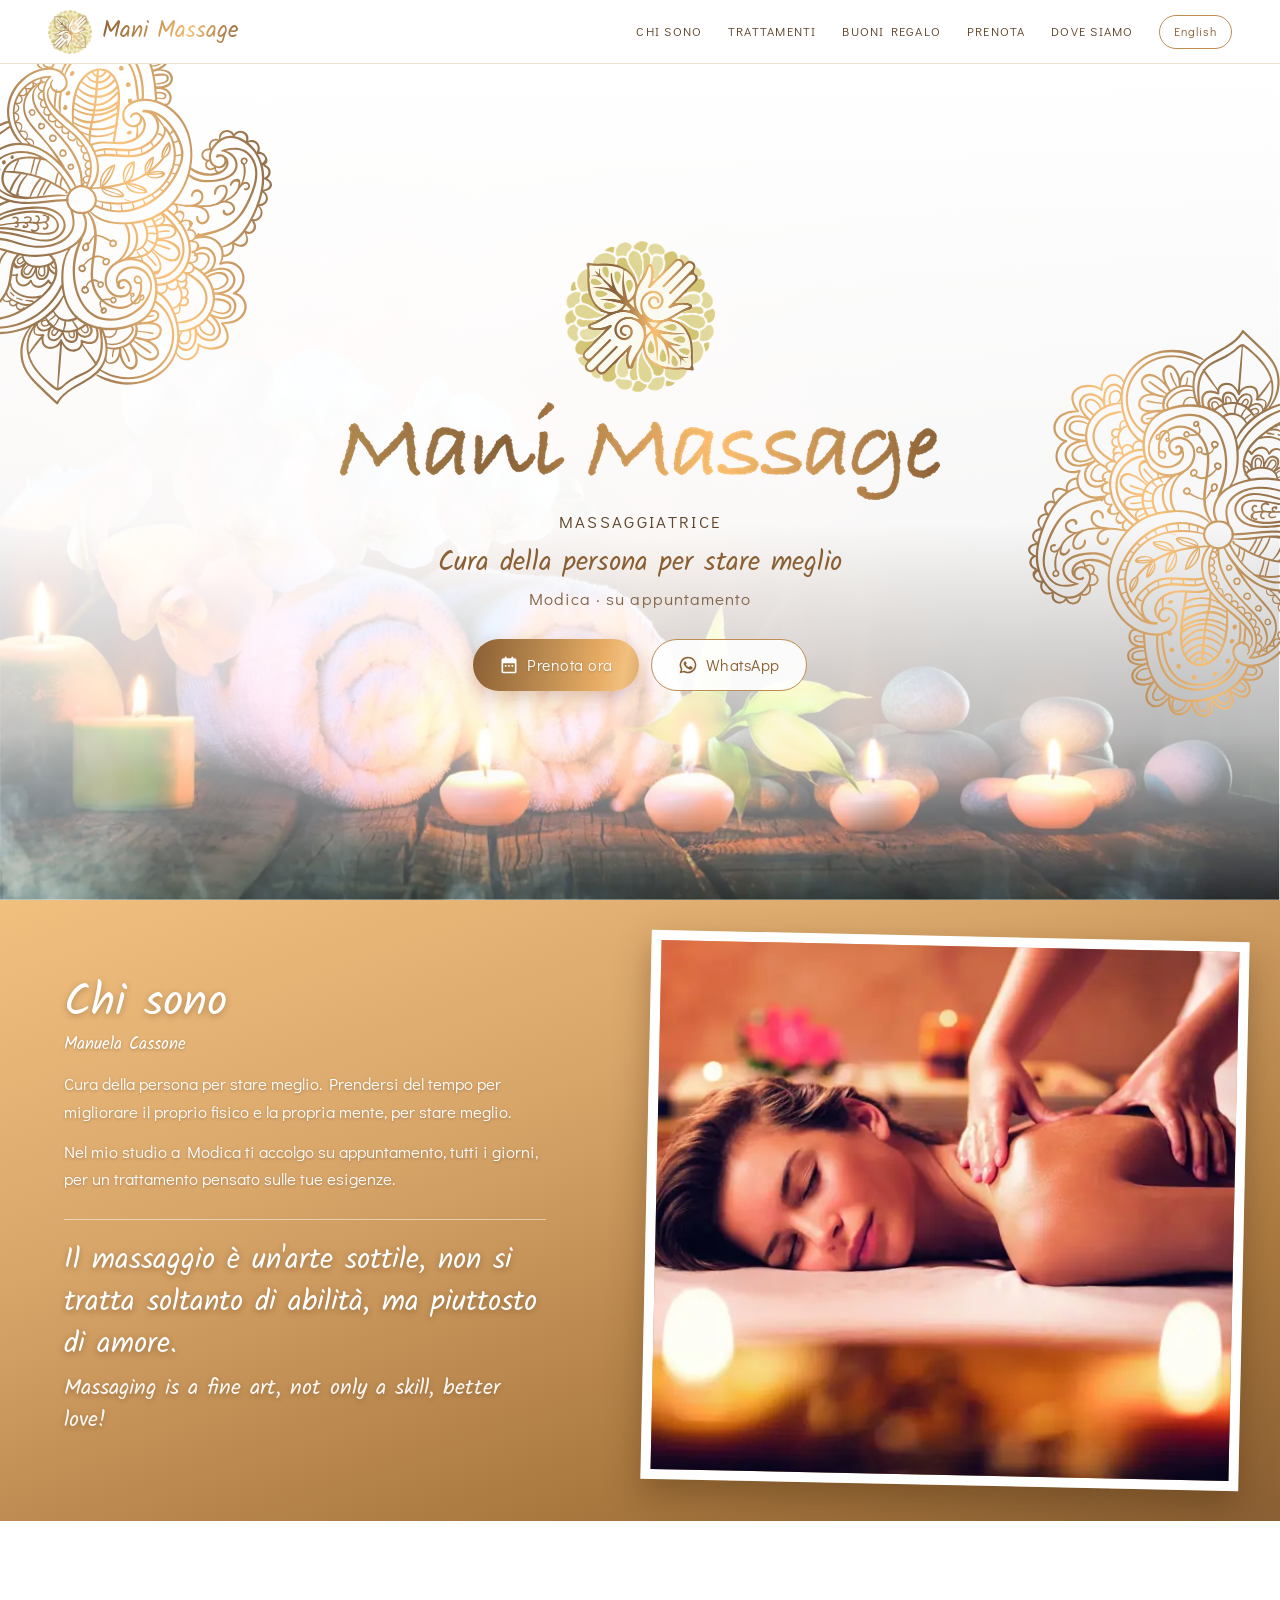
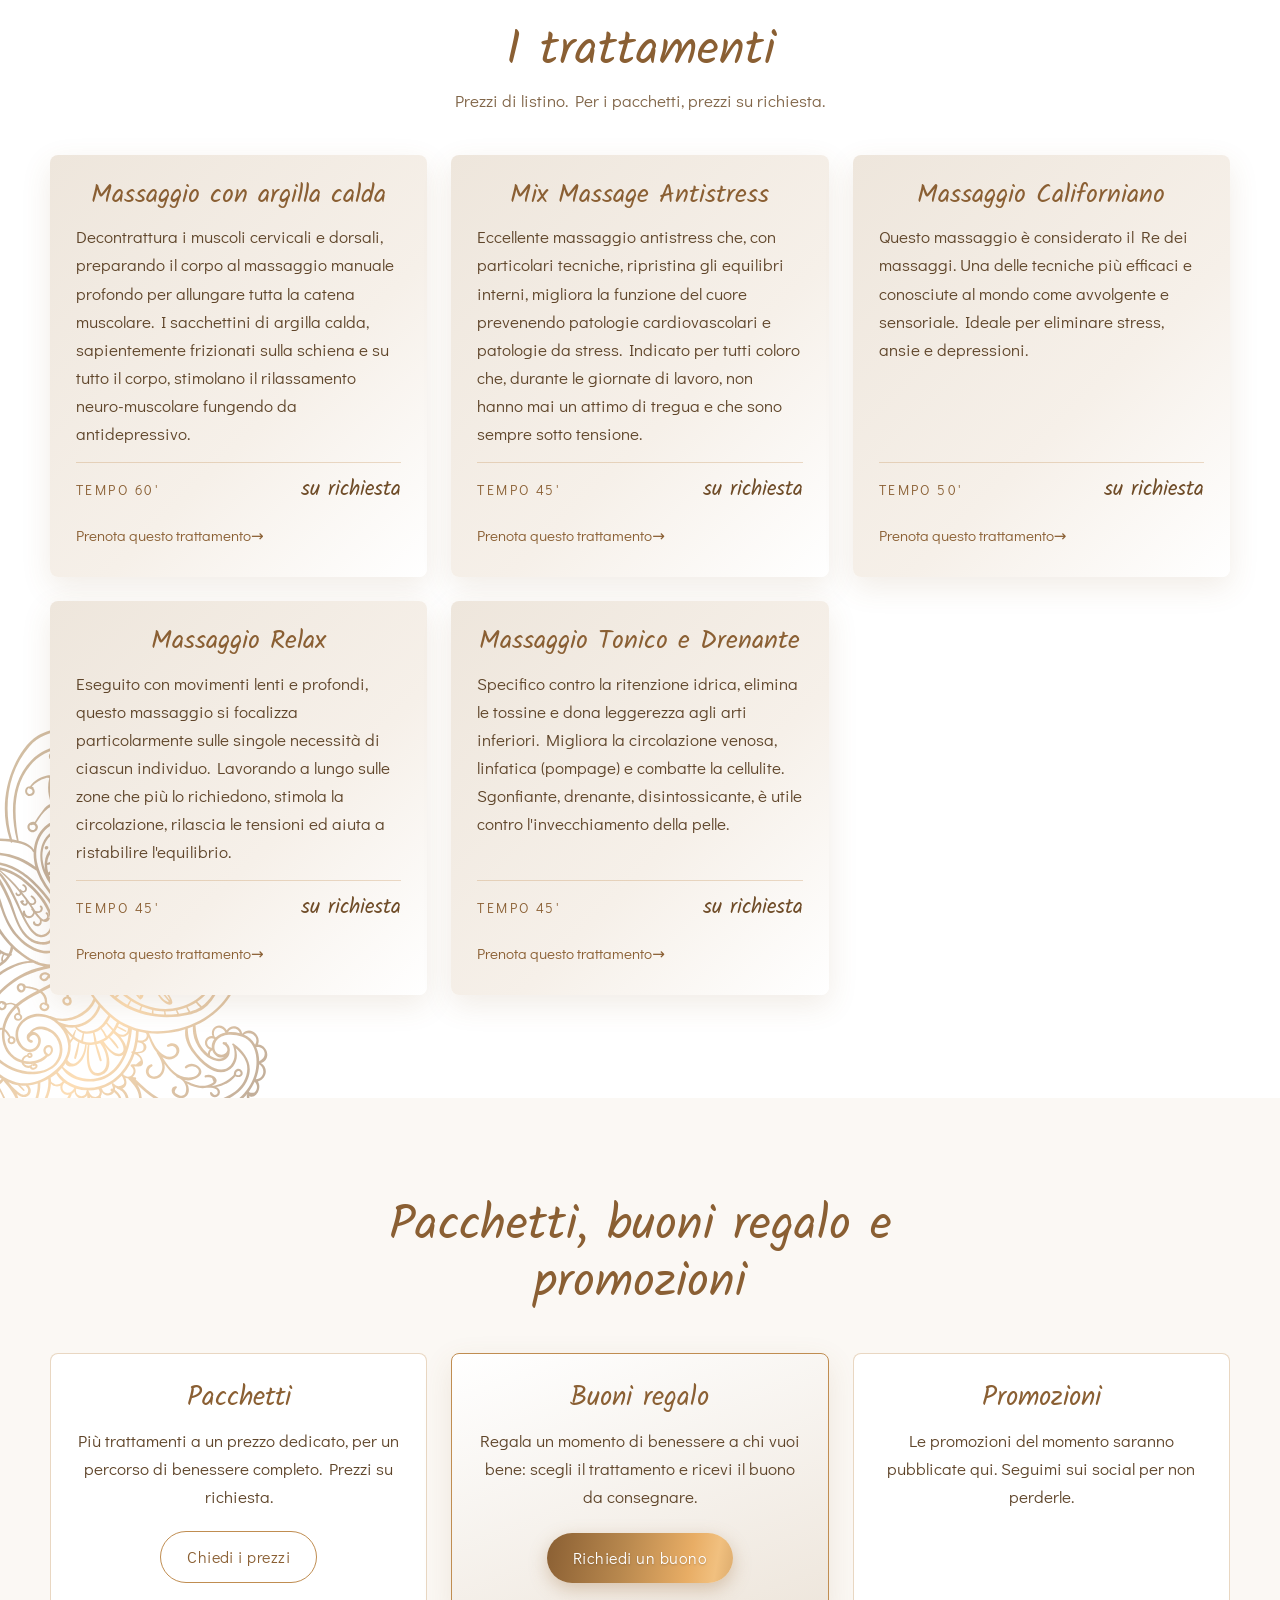
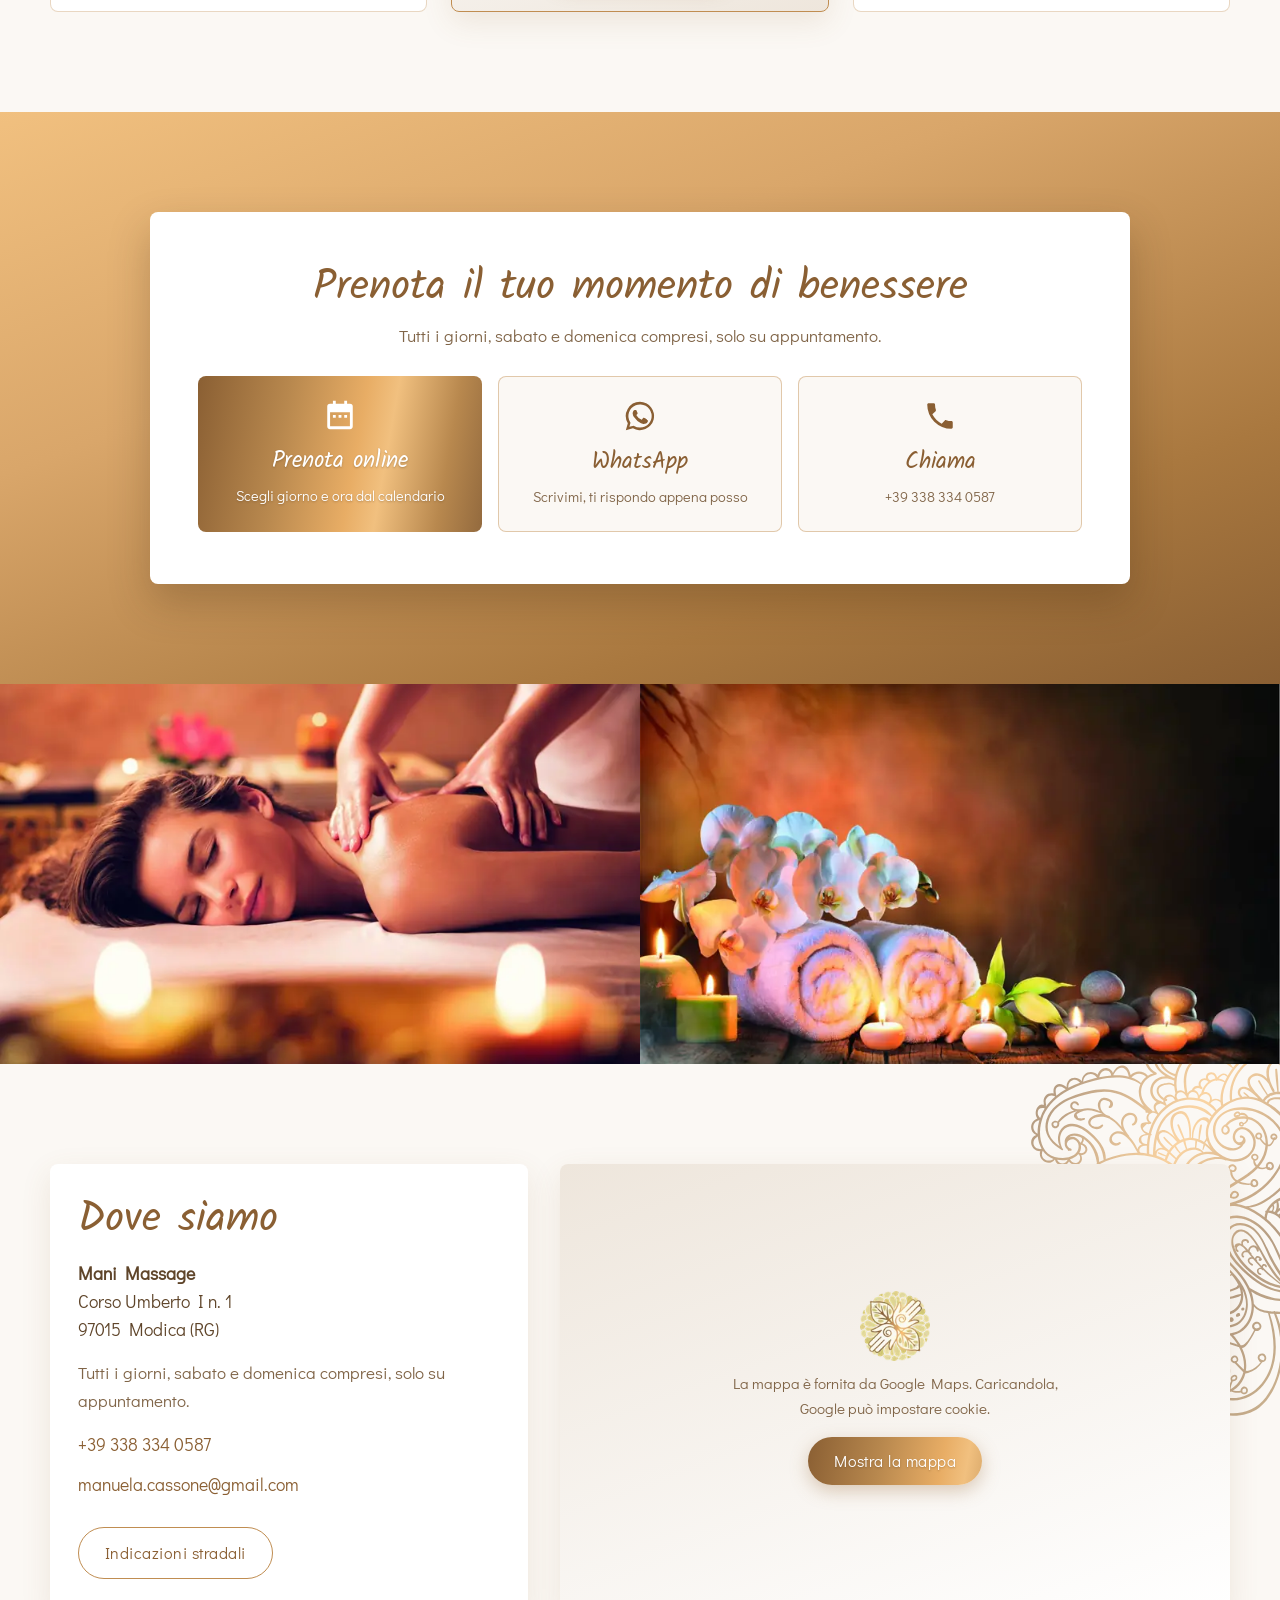
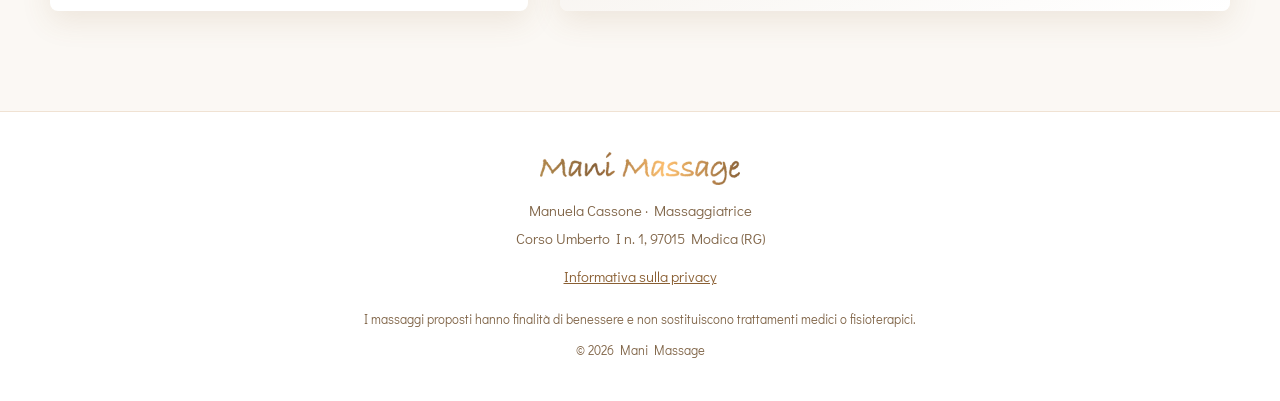
==== commit 999f55df: "Ottimizza velocità, accessibilità e SEO - immagini WebP in più misure, ornamento in SVG, foto princi" ====
--- a/index.html
+++ b/index.html
@@ -9,11 +9,18 @@
 <meta property="og:description" content="Cura della persona per stare meglio. Massaggi su appuntamento, tutti i giorni, in Corso Umberto I a Modica.">
 <meta property="og:type" content="website">
 <meta property="og:locale" content="it_IT">
-<meta property="og:image" content="img/relax.jpg">
+<meta property="og:image" content="https://manimassage.github.io/manimassage/img/og-image.jpg">
+<meta property="og:image:width" content="1200">
+<meta property="og:image:height" content="630">
+<meta property="og:url" content="https://manimassage.github.io/manimassage/">
+<meta property="og:site_name" content="Mani Massage">
+<meta name="twitter:card" content="summary_large_image">
+<link rel="canonical" href="https://manimassage.github.io/manimassage/">
 <meta name="theme-color" content="#a17442">
 <meta name="format-detection" content="telephone=no">
 <link rel="icon" type="image/png" href="img/favicon.png">
 <link rel="apple-touch-icon" href="img/favicon.png">
+<link rel="preload" as="image" href="img/relax-800.webp" imagesrcset="img/relax-800.webp 800w, img/relax-1600.webp 1600w" imagesizes="100vw" fetchpriority="high">
 <link rel="preload" href="fonts/kalam-400.woff2" as="font" type="font/woff2" crossorigin>
 <link rel="stylesheet" href="style.css">
 <script type="application/ld+json">
@@ -25,7 +32,11 @@
   "founder": {"@type": "Person", "name": "Manuela Cassone", "jobTitle": "Massaggiatrice"},
   "telephone": "+393383340587",
   "email": "manuela.cassone@gmail.com",
-  "image": "img/logo.png",
+  "image": "https://manimassage.github.io/manimassage/img/og-image.jpg",
+  "logo": "https://manimassage.github.io/manimassage/img/logo.png",
+  "url": "https://manimassage.github.io/manimassage/",
+  "areaServed": "Modica",
+  "priceRange": "€€",
   "address": {"@type": "PostalAddress", "streetAddress": "Corso Umberto I, 1", "postalCode": "97015", "addressLocality": "Modica", "addressRegion": "RG", "addressCountry": "IT"},
   "openingHoursSpecification": {"@type": "OpeningHoursSpecification", "dayOfWeek": ["Monday","Tuesday","Wednesday","Thursday","Friday","Saturday","Sunday"], "description": "Su appuntamento"}
 }
@@ -37,7 +48,7 @@
 
 <header class="top" id="top">
   <a class="brand" href="#top" aria-label="Mani Massage, torna all'inizio">
-    <img src="img/logo-emblema.png" alt="" width="44" height="44">
+    <img src="img/logo-emblema-96.webp" alt="" width="44" height="44">
     <span>Mani Massage</span>
   </a>
   <button class="menu-btn" type="button" aria-expanded="false" aria-controls="menu" aria-label="Apri il menu">
@@ -49,7 +60,7 @@
     <a href="#regali"><span lang="it">Buoni regalo</span><span lang="en">Gift vouchers</span></a>
     <a href="#prenota"><span lang="it">Prenota</span><span lang="en">Book</span></a>
     <a href="#dove"><span lang="it">Dove siamo</span><span lang="en">Find us</span></a>
-    <button class="lang" type="button" aria-label="Cambia lingua / Change language"><span lang="it">English</span><span lang="en">Italiano</span></button>
+    <button class="lang" type="button" title="Cambia lingua / Change language"><span lang="it">English</span><span lang="en">Italiano</span></button>
   </nav>
 </header>
 
@@ -57,11 +68,12 @@
 
   <!-- HERO -->
   <section class="hero">
-    <img class="hero-orn hero-orn--l" src="img/ghirigoro.png" alt="" aria-hidden="true">
-    <img class="hero-orn hero-orn--r" src="img/ghirigoro.png" alt="" aria-hidden="true">
+    <img class="hero-bg" src="img/relax-800.webp" srcset="img/relax-800.webp 800w, img/relax-1600.webp 1600w" sizes="100vw" alt="" width="1600" height="1066" fetchpriority="high" decoding="async">
+    <img class="hero-orn hero-orn--l" src="img/ghirigoro.svg" alt="" aria-hidden="true">
+    <img class="hero-orn hero-orn--r" src="img/ghirigoro.svg" alt="" aria-hidden="true">
     <div class="hero-inner">
-      <img class="hero-emblem" src="img/logo-emblema.png" alt="" width="150" height="150">
-      <h1><img src="img/logo-scritta.png" alt="Mani Massage" width="600" height="99"></h1>
+      <img class="hero-emblem" src="img/logo-emblema.webp" alt="" width="150" height="150" fetchpriority="high">
+      <h1><img src="img/logo-scritta.webp" srcset="img/logo-scritta-600.webp 600w, img/logo-scritta.webp 1200w" sizes="(max-width: 700px) 86vw, 600px" alt="Mani Massage" width="600" height="99"></h1>
       <p class="role"><span lang="it">Massaggiatrice</span><span lang="en">Massage therapist</span></p>
       <p class="hero-claim"><span lang="it">Cura della persona per stare meglio</span><span lang="en">Taking care of yourself, to feel better</span></p>
       <p class="hero-place">Modica · <span lang="it">su appuntamento</span><span lang="en">by appointment</span></p>
@@ -92,13 +104,13 @@
       </blockquote>
     </div>
     <figure class="about-photo">
-      <img src="img/massaggio.jpg" alt="Massaggio rilassante alla schiena a lume di candela" loading="lazy" width="1600" height="1066">
+      <img src="img/massaggio-800.webp" srcset="img/massaggio-800.webp 800w, img/massaggio-1600.webp 1600w" sizes="(max-width: 760px) 100vw, 55vw" alt="Massaggio rilassante alla schiena a lume di candela" loading="lazy" decoding="async" width="1600" height="1066">
     </figure>
   </section>
 
   <!-- TRATTAMENTI -->
   <section class="services" id="trattamenti">
-    <img class="services-orn" src="img/ghirigoro.png" alt="" aria-hidden="true">
+    <img class="services-orn" src="img/ghirigoro.svg" alt="" aria-hidden="true">
     <header class="section-head">
       <h2><span lang="it">I trattamenti</span><span lang="en">Treatments</span></h2>
       <p><span lang="it">Prezzi di listino. Per i pacchetti, prezzi su richiesta.</span><span lang="en">List prices. Package prices on request.</span></p>
@@ -163,7 +175,7 @@
 
   <!-- DOVE SIAMO -->
   <section class="where" id="dove">
-    <img class="where-orn" src="img/ghirigoro.png" alt="" aria-hidden="true">
+    <img class="where-orn" src="img/ghirigoro.svg" alt="" aria-hidden="true">
     <div class="where-grid">
       <div class="where-info">
         <h2><span lang="it">Dove siamo</span><span lang="en">Find us</span></h2>
@@ -183,7 +195,7 @@
       </div>
       <div class="map" id="mappa">
         <div class="map-consent">
-          <img src="img/logo-emblema.png" alt="" width="70" height="70" loading="lazy">
+          <img src="img/logo-emblema-96.webp" alt="" width="70" height="70" loading="lazy">
           <p lang="it">La mappa è fornita da Google Maps. Caricandola, Google può impostare cookie.</p>
           <p lang="en">The map is provided by Google Maps. Loading it lets Google set cookies.</p>
           <button class="btn btn--gold" type="button" id="carica-mappa"><span lang="it">Mostra la mappa</span><span lang="en">Show the map</span></button>
@@ -195,7 +207,7 @@
 </main>
 
 <footer class="foot">
-  <img src="img/logo-scritta.png" alt="Mani Massage" width="220" height="36" loading="lazy">
+  <img src="img/logo-scritta-600.webp" alt="Mani Massage" width="220" height="36" loading="lazy">
   <div class="social" id="social"><!-- riempito da dati.js --></div>
   <p><span data-t="nome"></span> · <span lang="it">Massaggiatrice</span><span lang="en">Massage therapist</span></p>
   <p data-t="indirizzoCompleto"></p>
--- a/style.css
+++ b/style.css
@@ -5,8 +5,8 @@
 @font-face { font-family: "Didact Gothic"; src: url("fonts/didact-gothic.woff2") format("woff2"); font-weight: 400; font-display: swap; }
 
 :root {
-  --gold-dark: #8a5f33;
-  --gold: #a17442;
+  --gold-dark: #6f4c28;
+  --gold: #8a5f33;
   --gold-mid: #c08d51;
   --gold-light: #e8ad65;
   --gold-pale: #f1c07f;
@@ -101,10 +101,10 @@
   min-height: calc(100svh - var(--header-h));
   display: grid; place-items: center;
   padding: 48px 16px 80px;
-  background:
-    linear-gradient(180deg, rgba(255,255,255,1) 0%, rgba(255,255,255,.97) 55%, rgba(255,255,255,.7) 80%, rgba(255,255,255,.15) 100%),
-    url("img/relax.jpg") center bottom / cover no-repeat;
-}
+  background: var(--white);
+}
+.hero-bg { position: absolute; inset: 0; width: 100%; height: 100%; object-fit: cover; object-position: center bottom; z-index: 0; }
+.hero::before { content: ""; position: absolute; inset: 0; z-index: 1; background: linear-gradient(180deg, rgba(255,255,255,1) 0%, rgba(255,255,255,.97) 55%, rgba(255,255,255,.7) 80%, rgba(255,255,255,.15) 100%); }
 .hero-inner { position: relative; z-index: 2; text-align: center; max-width: 680px; }
 .hero-emblem { width: clamp(100px, 16vw, 150px); height: auto; margin: 0 auto 10px; }
 .hero h1 img { width: min(600px, 86vw); height: auto; margin: 0 auto; }
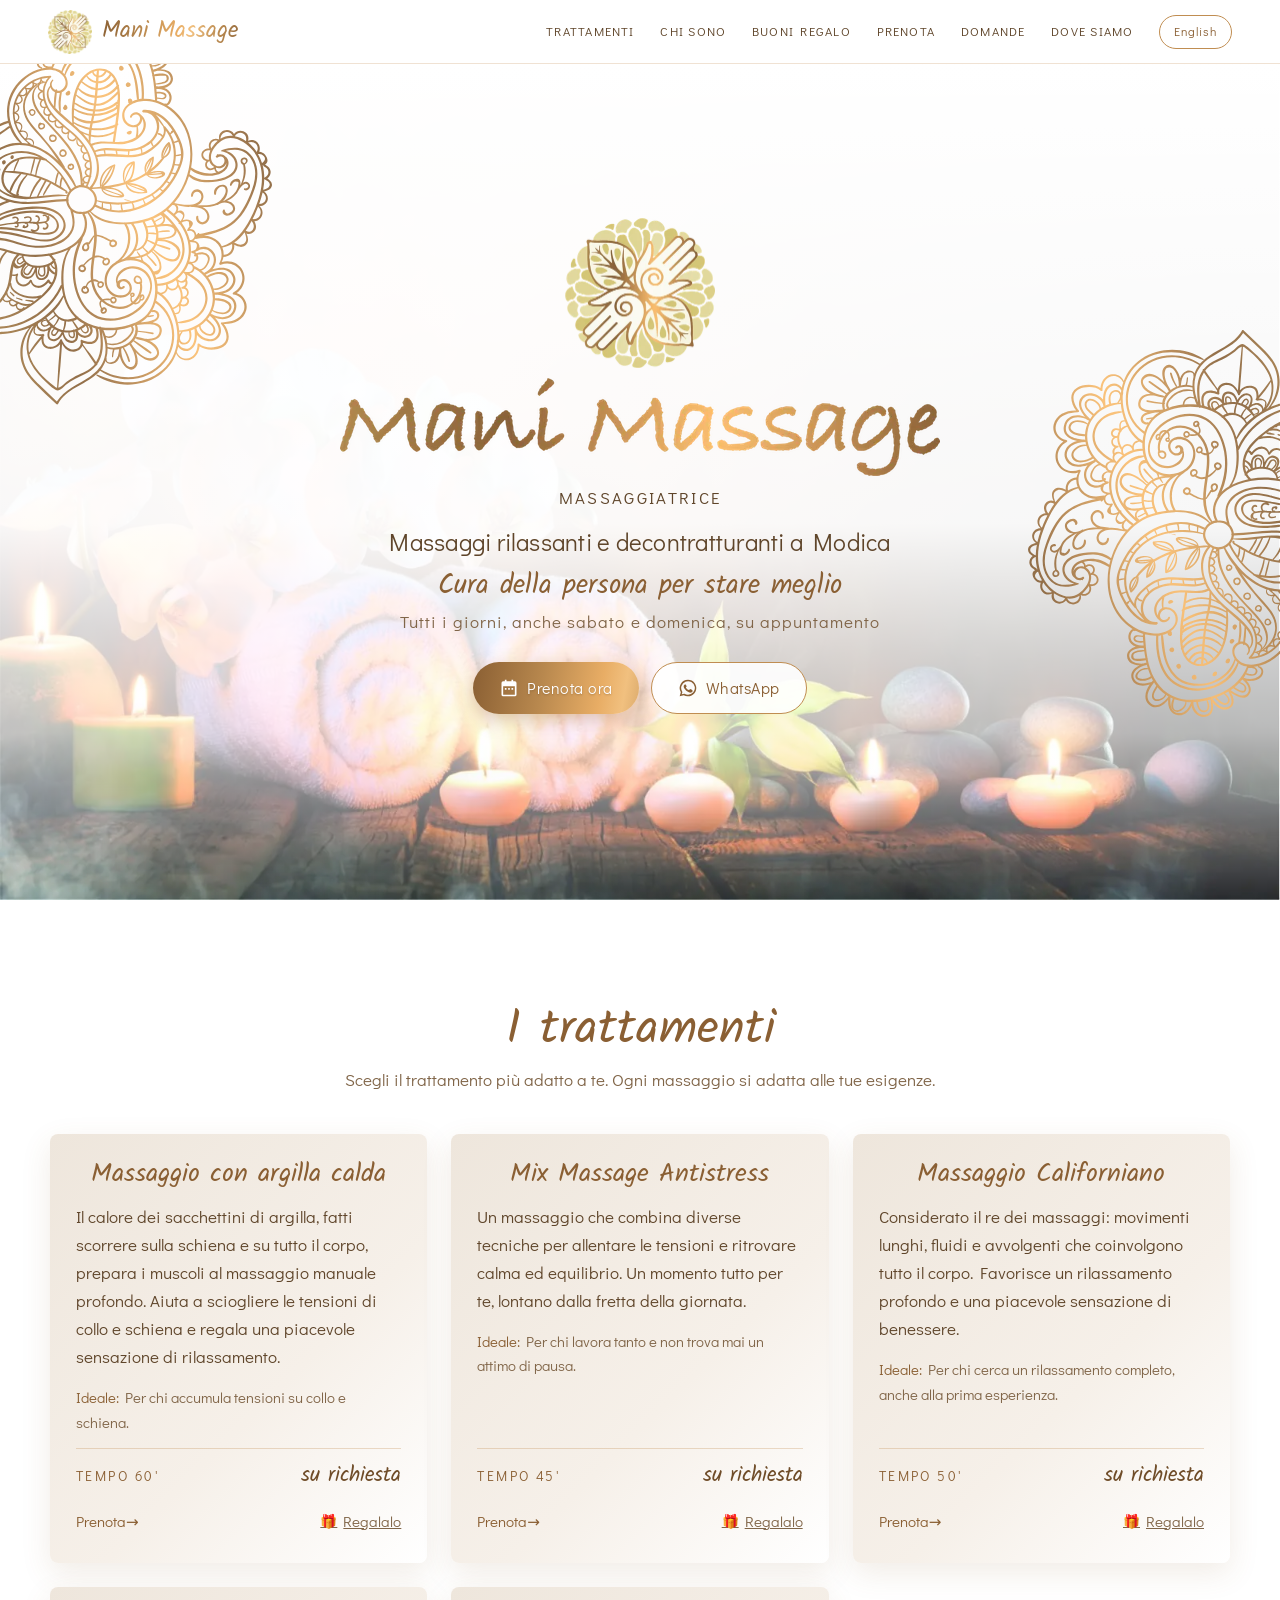
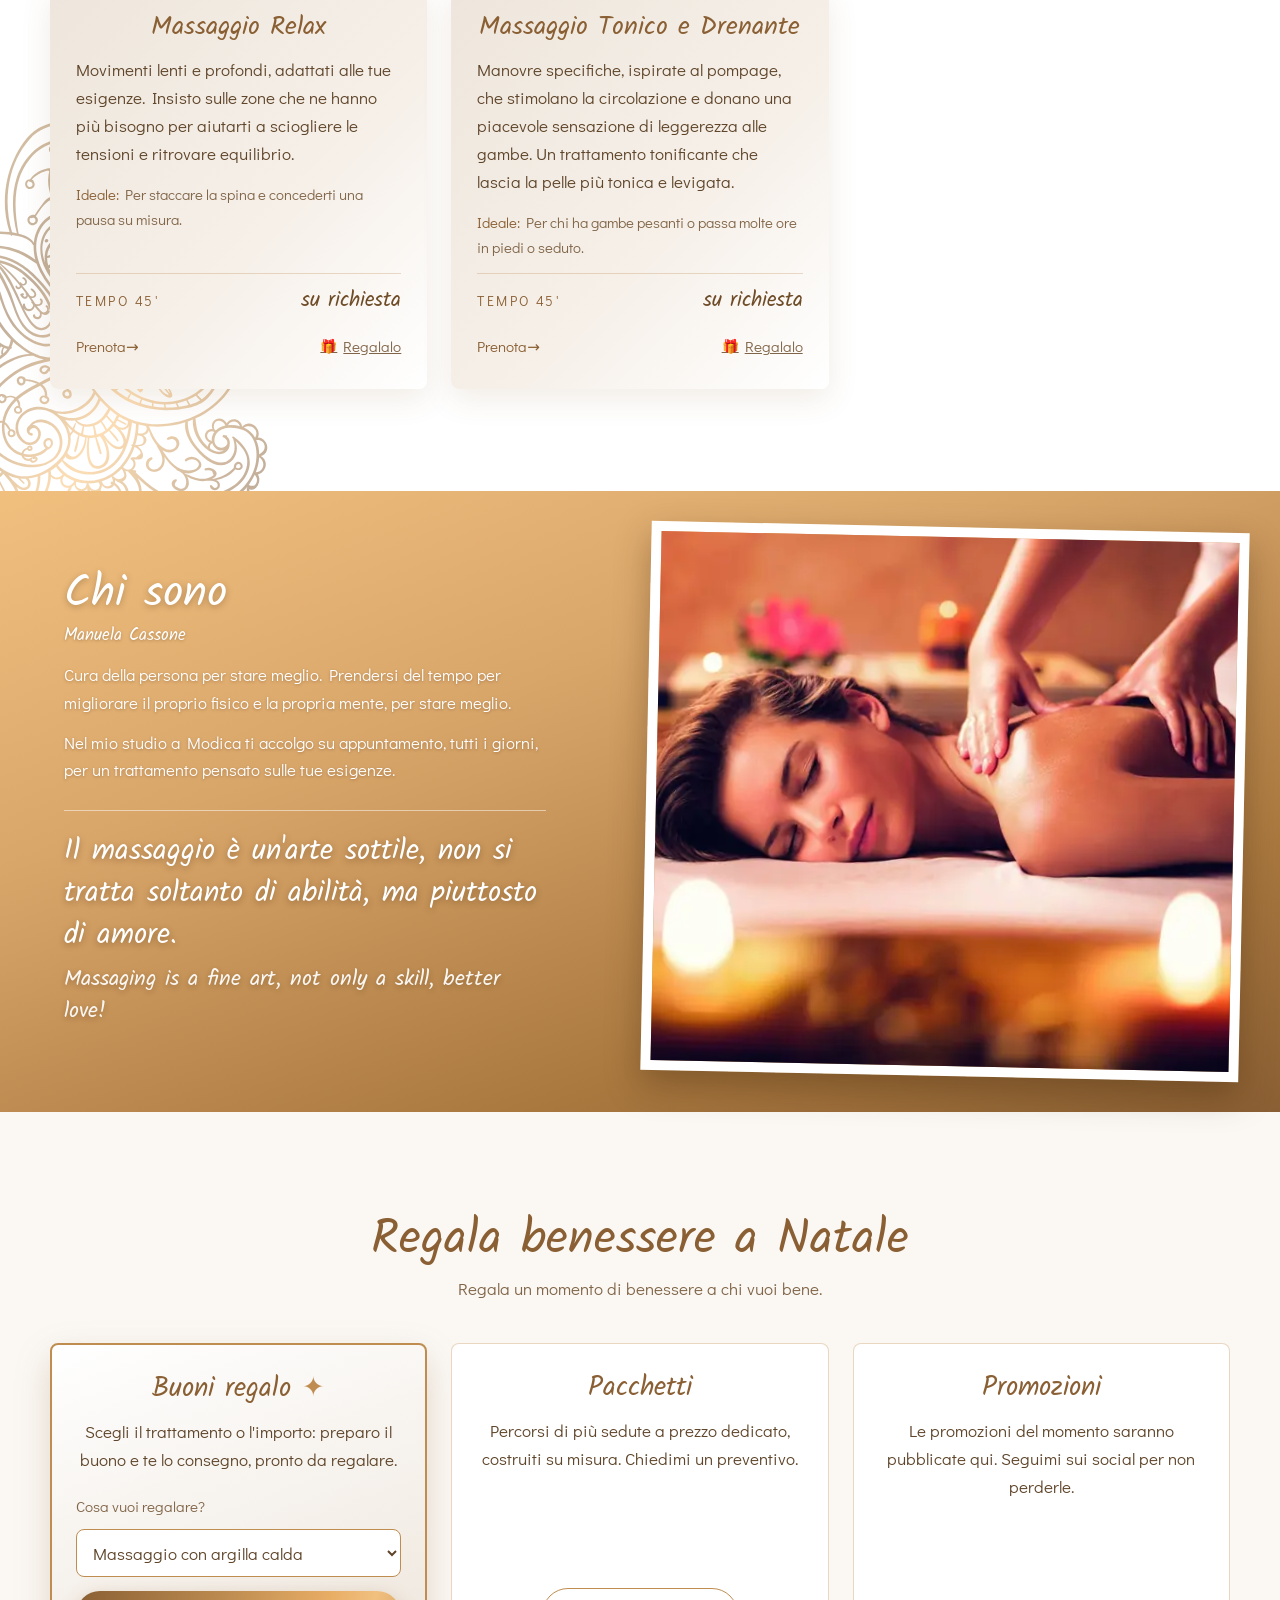
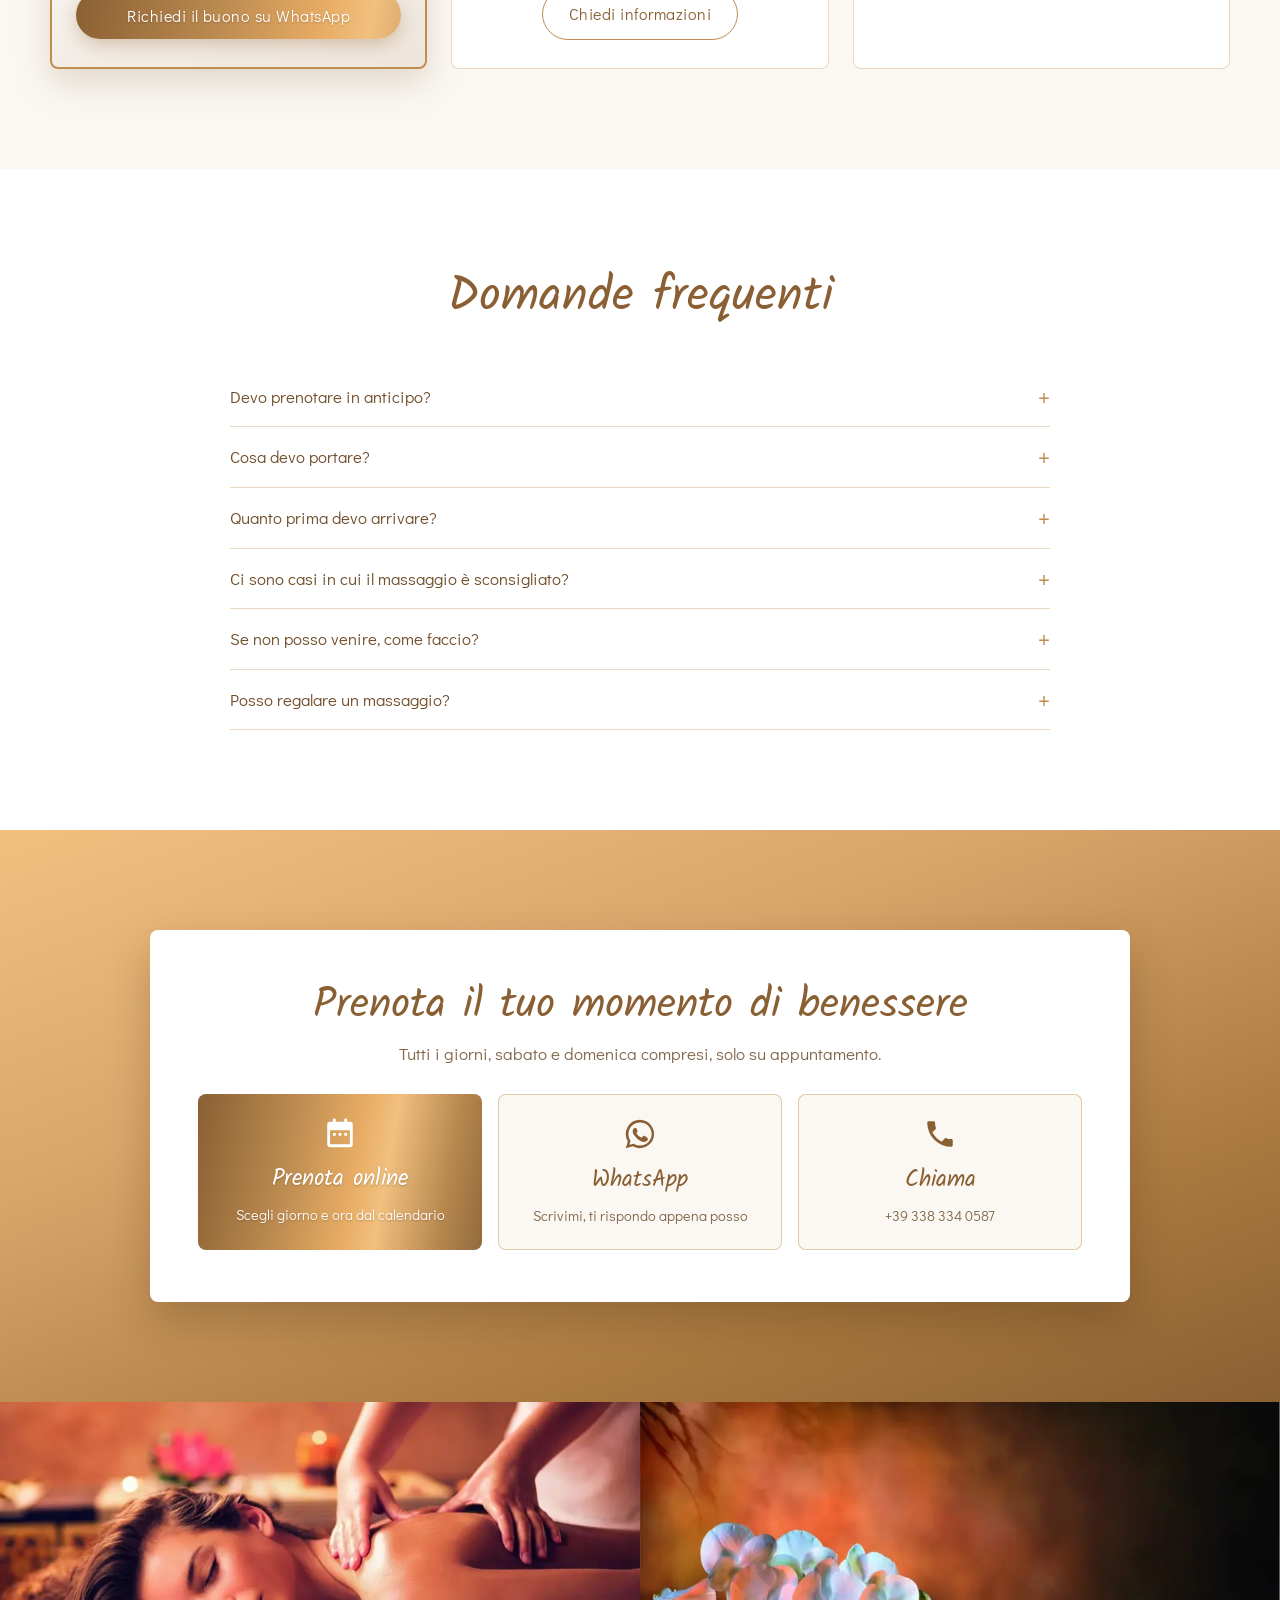
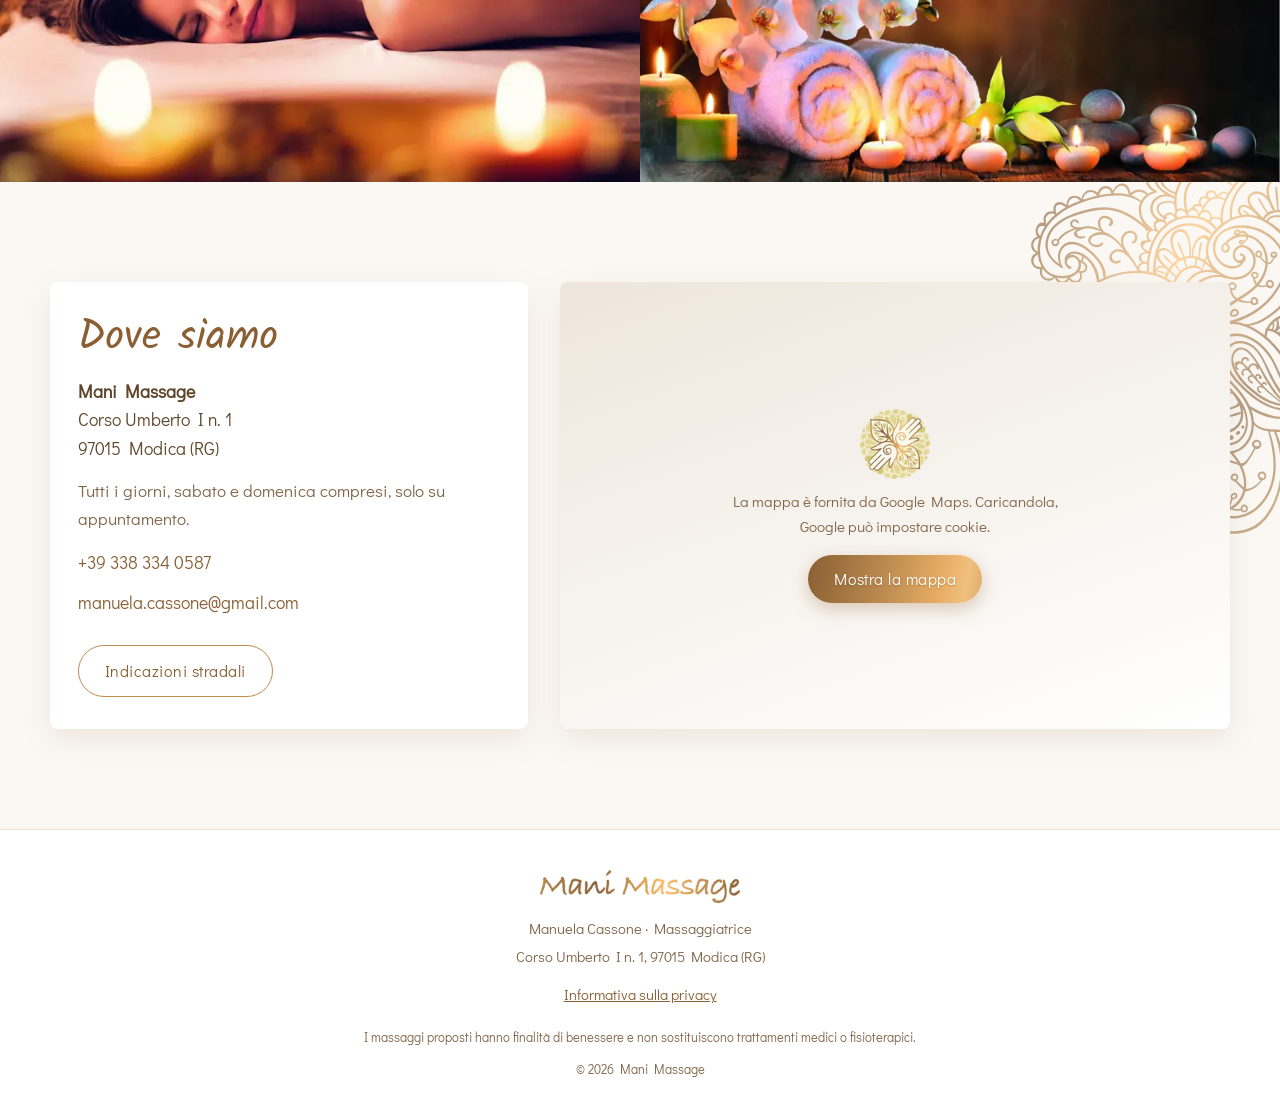
==== commit 7a54cca9: "Aggiunge recensioni, buoni regalo, pacchetti, domande frequenti e statistiche anonime Co-Authored-By" ====
--- a/index.html
+++ b/index.html
@@ -55,10 +55,11 @@
     <span></span><span></span><span></span>
   </button>
   <nav class="nav" id="menu" aria-label="Menu principale">
+    <a href="#trattamenti"><span lang="it">Trattamenti</span><span lang="en">Treatments</span></a>
     <a href="#chi-sono"><span lang="it">Chi sono</span><span lang="en">About</span></a>
-    <a href="#trattamenti"><span lang="it">Trattamenti</span><span lang="en">Treatments</span></a>
     <a href="#regali"><span lang="it">Buoni regalo</span><span lang="en">Gift vouchers</span></a>
     <a href="#prenota"><span lang="it">Prenota</span><span lang="en">Book</span></a>
+    <a href="#domande"><span lang="it">Domande</span><span lang="en">FAQ</span></a>
     <a href="#dove"><span lang="it">Dove siamo</span><span lang="en">Find us</span></a>
     <button class="lang" type="button" title="Cambia lingua / Change language"><span lang="it">English</span><span lang="en">Italiano</span></button>
   </nav>
@@ -73,10 +74,12 @@
     <img class="hero-orn hero-orn--r" src="img/ghirigoro.svg" alt="" aria-hidden="true">
     <div class="hero-inner">
       <img class="hero-emblem" src="img/logo-emblema.webp" alt="" width="150" height="150" fetchpriority="high">
-      <h1><img src="img/logo-scritta.webp" srcset="img/logo-scritta-600.webp 600w, img/logo-scritta.webp 1200w" sizes="(max-width: 700px) 86vw, 600px" alt="Mani Massage" width="600" height="99"></h1>
+      <p class="hero-logo"><img src="img/logo-scritta.webp" srcset="img/logo-scritta-600.webp 600w, img/logo-scritta.webp 1200w" sizes="(max-width: 700px) 86vw, 600px" alt="Mani Massage" width="600" height="99"></p>
       <p class="role"><span lang="it">Massaggiatrice</span><span lang="en">Massage therapist</span></p>
+      <h1 class="hero-title"><span lang="it">Massaggi rilassanti e decontratturanti a Modica</span><span lang="en">Relaxing and deep tissue massages in Modica</span></h1>
       <p class="hero-claim"><span lang="it">Cura della persona per stare meglio</span><span lang="en">Taking care of yourself, to feel better</span></p>
-      <p class="hero-place">Modica · <span lang="it">su appuntamento</span><span lang="en">by appointment</span></p>
+      <p class="hero-place"><span lang="it">Tutti i giorni, anche sabato e domenica, su appuntamento</span><span lang="en">Every day, weekends included, by appointment</span></p>
+      <p class="offer" id="offerta" hidden></p>
       <div class="cta">
         <a class="btn btn--gold js-book" href="#prenota">
           <svg aria-hidden="true" viewBox="0 0 24 24"><path d="M7 2v2H5a2 2 0 0 0-2 2v14a2 2 0 0 0 2 2h14a2 2 0 0 0 2-2V6a2 2 0 0 0-2-2h-2V2h-2v2H9V2H7Zm-2 8h14v10H5V10Zm2 2v2h2v-2H7Zm4 0v2h2v-2h-2Zm4 0v2h2v-2h-2Z"/></svg>
@@ -87,6 +90,25 @@
         </a>
       </div>
     </div>
+  </section>
+
+  <!-- TRATTAMENTI -->
+  <section class="services" id="trattamenti">
+    <img class="services-orn" src="img/ghirigoro.svg" alt="" aria-hidden="true">
+    <header class="section-head">
+      <h2><span lang="it">I trattamenti</span><span lang="en">Treatments</span></h2>
+      <p><span lang="it">Scegli il trattamento più adatto a te. Ogni massaggio si adatta alle tue esigenze.</span><span lang="en">Choose the treatment that suits you best. Every massage is tailored to your needs.</span></p>
+    </header>
+    <div class="cards" id="lista-trattamenti"><!-- riempito da dati.js --></div>
+  </section>
+
+  <!-- RECENSIONI -->
+  <section class="reviews" id="recensioni" hidden>
+    <header class="section-head">
+      <h2><span lang="it">Dicono di me</span><span lang="en">What clients say</span></h2>
+    </header>
+    <div class="review-grid" id="lista-recensioni"><!-- riempito da dati.js --></div>
+    <div class="cta" id="recensioni-link"></div>
   </section>
 
   <!-- CHI SONO -->
@@ -108,39 +130,41 @@
     </figure>
   </section>
 
-  <!-- TRATTAMENTI -->
-  <section class="services" id="trattamenti">
-    <img class="services-orn" src="img/ghirigoro.svg" alt="" aria-hidden="true">
-    <header class="section-head">
-      <h2><span lang="it">I trattamenti</span><span lang="en">Treatments</span></h2>
-      <p><span lang="it">Prezzi di listino. Per i pacchetti, prezzi su richiesta.</span><span lang="en">List prices. Package prices on request.</span></p>
-    </header>
-    <div class="cards" id="lista-trattamenti"><!-- riempito da dati.js --></div>
-  </section>
-
-  <!-- PACCHETTI, BUONI REGALO, PROMOZIONI -->
+  <!-- BUONI REGALO, PACCHETTI, PROMOZIONI -->
   <section class="gifts" id="regali">
     <header class="section-head">
-      <h2><span lang="it">Pacchetti, buoni regalo e promozioni</span><span lang="en">Packages, gift vouchers and offers</span></h2>
+      <h2 id="regali-titolo"><span lang="it">Buoni regalo, pacchetti e promozioni</span><span lang="en">Gift vouchers, packages and offers</span></h2>
+      <p id="regali-sotto"><span lang="it">Regala un momento di benessere a chi vuoi bene.</span><span lang="en">Give a moment of well-being to someone you love.</span></p>
     </header>
     <div class="gift-grid">
+      <article class="gift gift--main">
+        <h3><span lang="it">Buoni regalo</span><span lang="en">Gift vouchers</span></h3>
+        <p lang="it">Scegli il trattamento o l'importo: preparo il buono e te lo consegno, pronto da regalare.</p>
+        <p lang="en">Choose the treatment or amount: I prepare the voucher and hand it to you, ready to give.</p>
+        <form class="voucher" id="buono-form">
+          <label for="buono-scelta"><span lang="it">Cosa vuoi regalare?</span><span lang="en">What would you like to give?</span></label>
+          <select id="buono-scelta"></select>
+          <button class="btn btn--gold" type="submit"><span lang="it">Richiedi il buono su WhatsApp</span><span lang="en">Request it on WhatsApp</span></button>
+        </form>
+      </article>
       <article class="gift">
         <h3><span lang="it">Pacchetti</span><span lang="en">Packages</span></h3>
-        <p lang="it">Più trattamenti a un prezzo dedicato, per un percorso di benessere completo. Prezzi su richiesta.</p>
-        <p lang="en">Several treatments at a dedicated price, for a complete well-being path. Prices on request.</p>
-        <a class="btn btn--line js-wa" data-msg="Ciao Manuela, vorrei informazioni sui pacchetti." href="#" target="_blank" rel="noopener"><span lang="it">Chiedi i prezzi</span><span lang="en">Ask for prices</span></a>
-      </article>
-      <article class="gift gift--main">
-        <h3><span lang="it">Buoni regalo</span><span lang="en">Gift vouchers</span></h3>
-        <p lang="it">Regala un momento di benessere a chi vuoi bene: scegli il trattamento e ricevi il buono da consegnare.</p>
-        <p lang="en">Give a moment of well-being to someone you love: choose the treatment and receive the voucher to hand over.</p>
-        <a class="btn btn--gold js-wa" data-msg="Ciao Manuela, vorrei regalare un buono massaggio." href="#" target="_blank" rel="noopener"><span lang="it">Richiedi un buono</span><span lang="en">Request a voucher</span></a>
+        <div id="lista-pacchetti"><!-- riempito da dati.js --></div>
+        <a class="btn btn--line js-wa" data-msg="Ciao Manuela, vorrei informazioni sui pacchetti." href="#" target="_blank" rel="noopener"><span lang="it">Chiedi informazioni</span><span lang="en">Ask for details</span></a>
       </article>
       <article class="gift">
         <h3><span lang="it">Promozioni</span><span lang="en">Offers</span></h3>
         <div id="lista-promozioni"><!-- riempito da dati.js --></div>
       </article>
     </div>
+  </section>
+
+  <!-- DOMANDE FREQUENTI -->
+  <section class="faq" id="domande">
+    <header class="section-head">
+      <h2><span lang="it">Domande frequenti</span><span lang="en">Frequently asked questions</span></h2>
+    </header>
+    <div class="faq-list" id="lista-faq"><!-- riempito da dati.js --></div>
   </section>
 
   <!-- PRENOTA -->
--- a/style.css
+++ b/style.css
@@ -107,7 +107,11 @@
 .hero::before { content: ""; position: absolute; inset: 0; z-index: 1; background: linear-gradient(180deg, rgba(255,255,255,1) 0%, rgba(255,255,255,.97) 55%, rgba(255,255,255,.7) 80%, rgba(255,255,255,.15) 100%); }
 .hero-inner { position: relative; z-index: 2; text-align: center; max-width: 680px; }
 .hero-emblem { width: clamp(100px, 16vw, 150px); height: auto; margin: 0 auto 10px; }
-.hero h1 img { width: min(600px, 86vw); height: auto; margin: 0 auto; }
+.hero-logo { margin: 0; }
+.hero-logo img { width: min(600px, 86vw); height: auto; margin: 0 auto; }
+.hero-title { font-family: var(--sans); font-weight: 400; font-size: clamp(1.15rem, 2.6vw, 1.5rem); line-height: 1.35; color: var(--text); margin: 14px auto 0; max-width: 560px; letter-spacing: .01em; }
+.offer { display: inline-flex; flex-wrap: wrap; justify-content: center; align-items: center; gap: 8px; margin: -12px auto 22px; padding: 8px 16px; background: var(--white); border: 1px solid var(--gold-mid); border-radius: 999px; font-size: .95rem; }
+.offer-tag { background: var(--gold); color: var(--white); border-radius: 999px; padding: 2px 10px; font-size: .8rem; letter-spacing: .08em; text-transform: uppercase; }
 .role { text-transform: uppercase; letter-spacing: .14em; color: var(--text); margin: 8px 0 0; font-size: 1.05rem; }
 .hero-claim { font-family: var(--script); color: var(--gold); font-size: clamp(1.35rem, 3vw, 1.7rem); margin: 10px 0 0; line-height: 1.3; }
 .hero-place { margin: 4px 0 26px; color: var(--text-soft); letter-spacing: .06em; }
@@ -146,6 +150,23 @@
 .card-book { display: inline-flex; align-items: center; min-height: 44px; margin-top: 6px; color: var(--gold); text-decoration: none; font-size: .95rem; }
 .card-book:hover { text-decoration: underline; }
 
+.ideal { font-size: .93rem; color: var(--text-soft); }
+.ideal strong { color: var(--gold); font-weight: 400; }
+.card-links { display: flex; justify-content: space-between; gap: 12px; margin-top: 6px; }
+.card-links .card-book { margin-top: 0; }
+.card-gift { display: inline-flex; align-items: center; min-height: 44px; color: var(--text-soft); font-size: .95rem; }
+.card-gift::before { content: "🎁"; margin-right: 6px; font-size: .9em; }
+
+/* recensioni */
+.reviews { padding: clamp(56px, 8vw, 100px) clamp(16px, 4vw, 48px); background: var(--cream); }
+.review-grid { display: grid; grid-template-columns: repeat(auto-fill, minmax(min(100%, 300px), 1fr)); gap: 24px; max-width: 1180px; margin: 0 auto; }
+.review-item { margin: 0; background: var(--white); border-radius: var(--radius); box-shadow: var(--shadow); padding: 24px; }
+.review-item blockquote { margin: 8px 0 12px; font-style: italic; }
+.review-item figcaption { color: var(--gold); font-family: var(--script); font-size: 1.2rem; }
+.stars { color: var(--gold-mid); letter-spacing: 2px; font-size: 1.1rem; }
+.stars span { color: var(--beige-deep); }
+.reviews .cta { display: flex; flex-wrap: wrap; justify-content: center; gap: 12px; margin-top: 28px; }
+
 /* regali */
 .gifts { padding: clamp(56px, 8vw, 100px) clamp(16px, 4vw, 48px); background: var(--cream); }
 .gift-grid { display: grid; grid-template-columns: repeat(3, 1fr); gap: 24px; max-width: 1180px; margin: 0 auto; align-items: stretch; }
@@ -156,6 +177,25 @@
 .gift--main { background: linear-gradient(160deg, #fff 0%, var(--beige) 100%); box-shadow: var(--shadow); border-color: var(--gold-mid); }
 .promo-list { list-style: none; padding: 0; margin: 0; text-align: left; }
 .promo-list li { padding: 10px 0; border-bottom: 1px dashed rgba(193, 141, 81, .4); }
+
+.voucher { display: flex; flex-direction: column; gap: 10px; width: 100%; max-width: 340px; margin: auto auto 0; text-align: left; }
+.voucher label { font-size: .95rem; color: var(--text-soft); }
+.voucher select { min-height: 48px; padding: 8px 12px; font: inherit; color: var(--text); background: var(--white); border: 1px solid var(--gold-mid); border-radius: var(--radius); width: 100%; }
+.voucher select:focus-visible { outline: 2px solid var(--gold); outline-offset: 2px; }
+.voucher .btn { margin-top: 4px; justify-content: center; }
+.xmas .gift--main { border-width: 2px; box-shadow: 0 14px 36px rgba(138, 95, 51, .22); }
+.xmas .gift--main h3::after { content: " ✦"; color: var(--gold-mid); }
+
+/* domande frequenti */
+.faq { padding: clamp(56px, 8vw, 100px) clamp(16px, 4vw, 48px); background: var(--white); }
+.faq-list { max-width: 820px; margin: 0 auto; }
+.faq-item { border-bottom: 1px solid rgba(193, 141, 81, .35); }
+.faq-item summary { cursor: pointer; list-style: none; display: flex; justify-content: space-between; align-items: center; gap: 16px; min-height: 56px; padding: 10px 0; font-size: 1.05rem; color: var(--gold-dark); }
+.faq-item summary::-webkit-details-marker { display: none; }
+.faq-item summary::after { content: "+"; font-size: 1.5rem; color: var(--gold-mid); flex: none; transition: transform .2s; }
+.faq-item[open] summary::after { transform: rotate(45deg); }
+.faq-a { padding: 0 0 16px; color: var(--text-soft); }
+.faq-a p { margin: 0; }
 
 /* prenota */
 .book { padding: clamp(56px, 8vw, 100px) 16px; background: var(--cover-grad); }
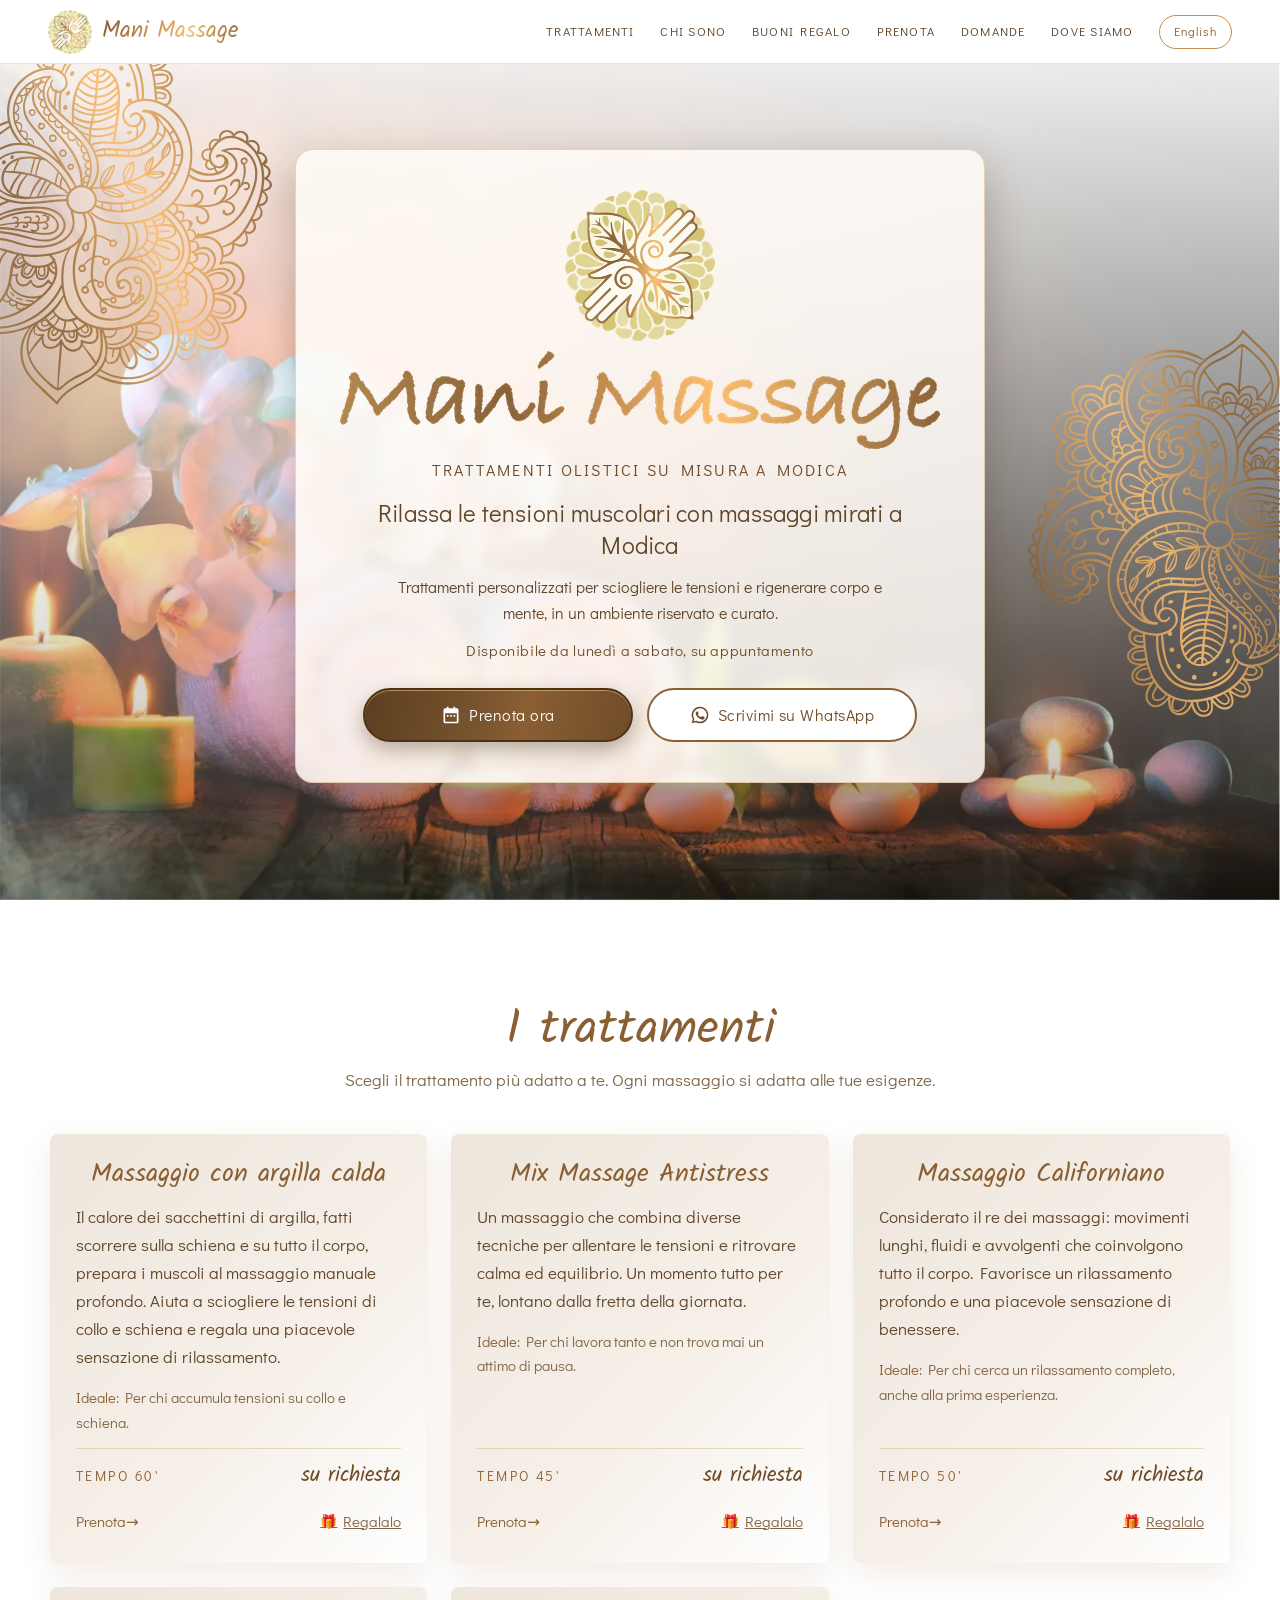
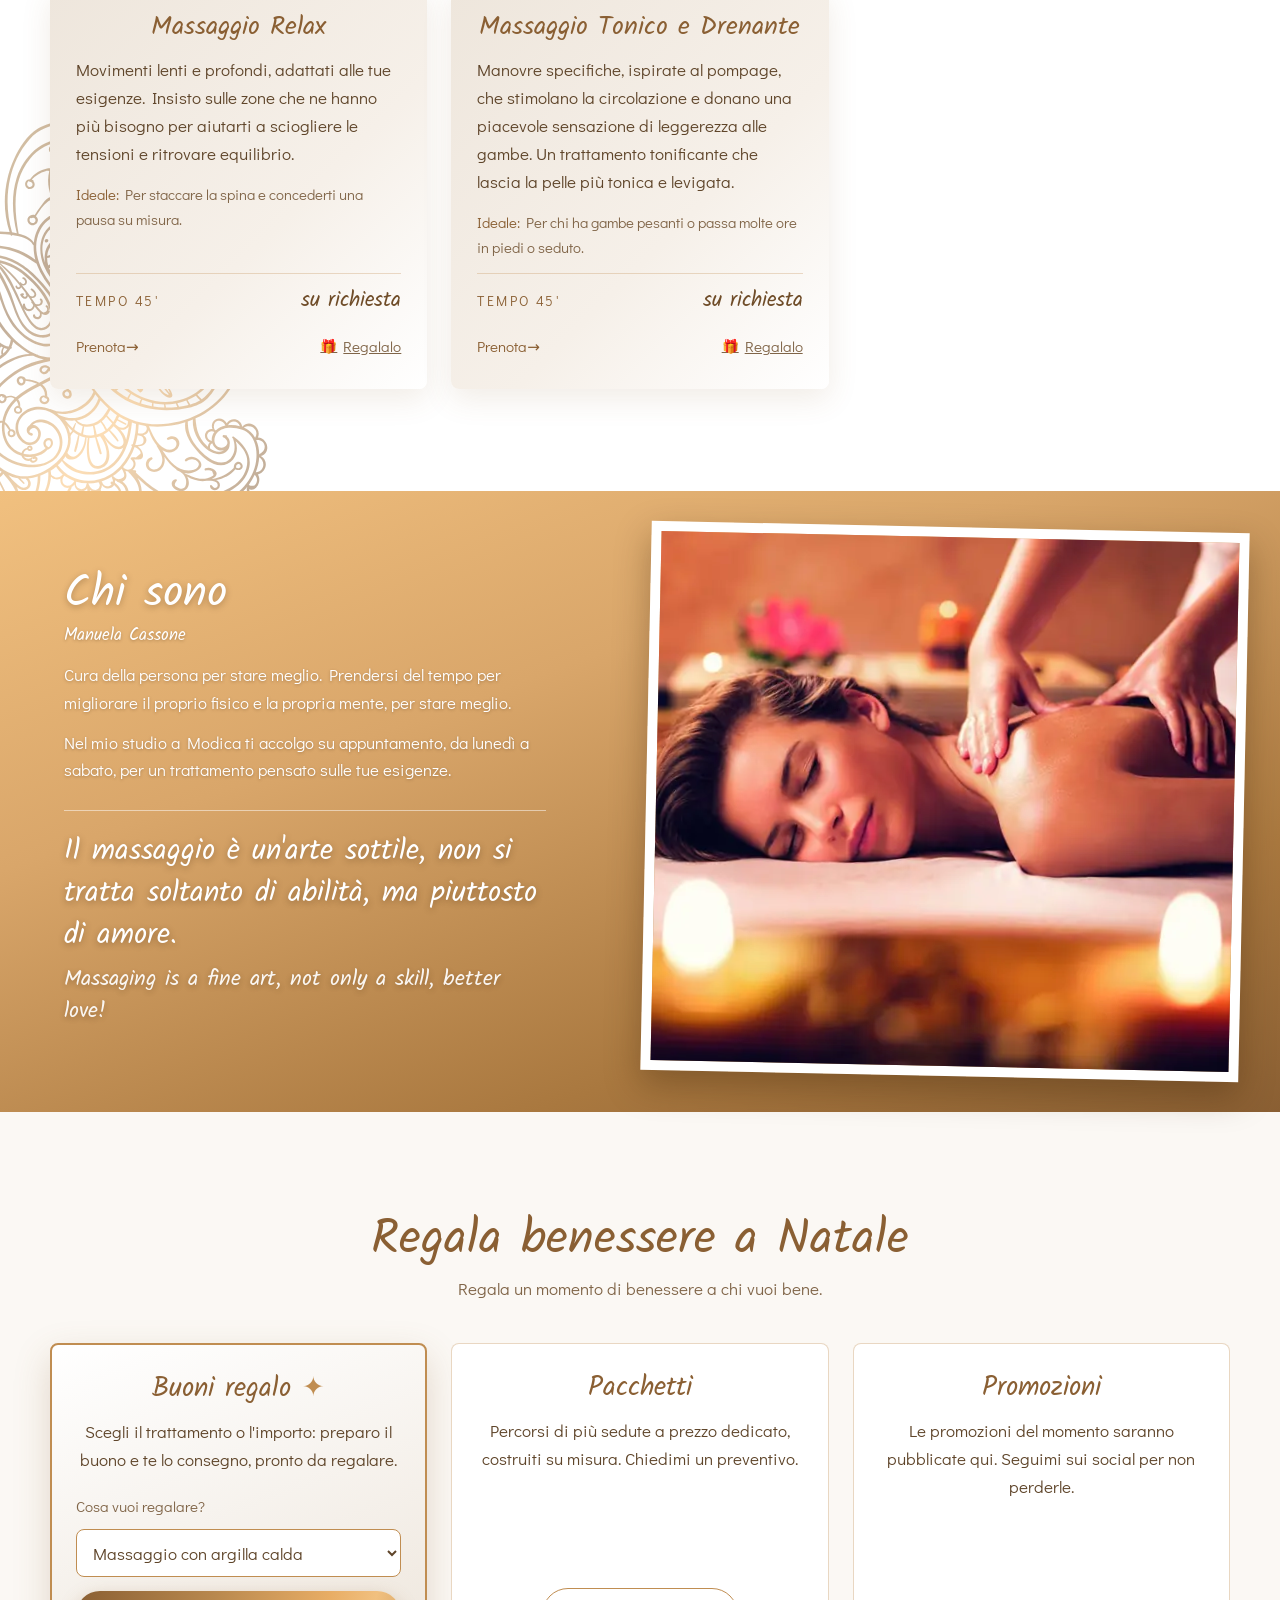
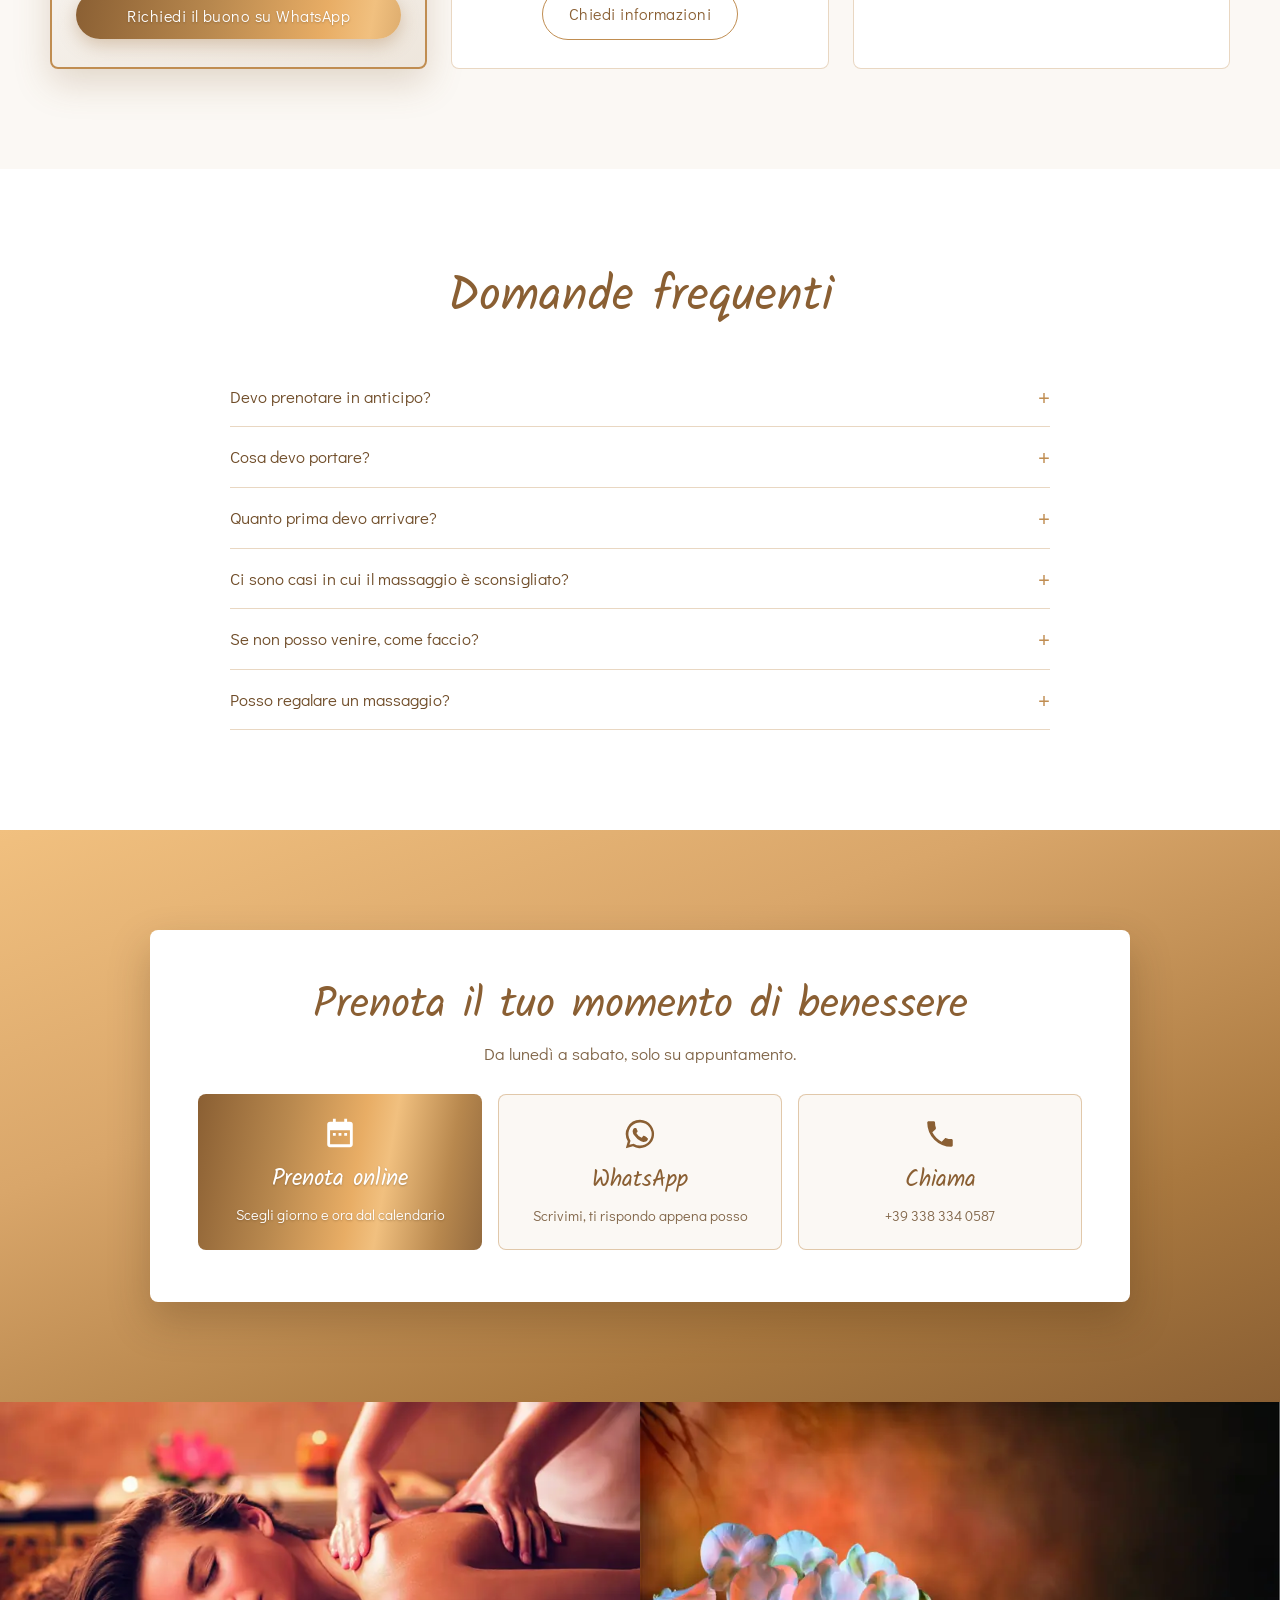
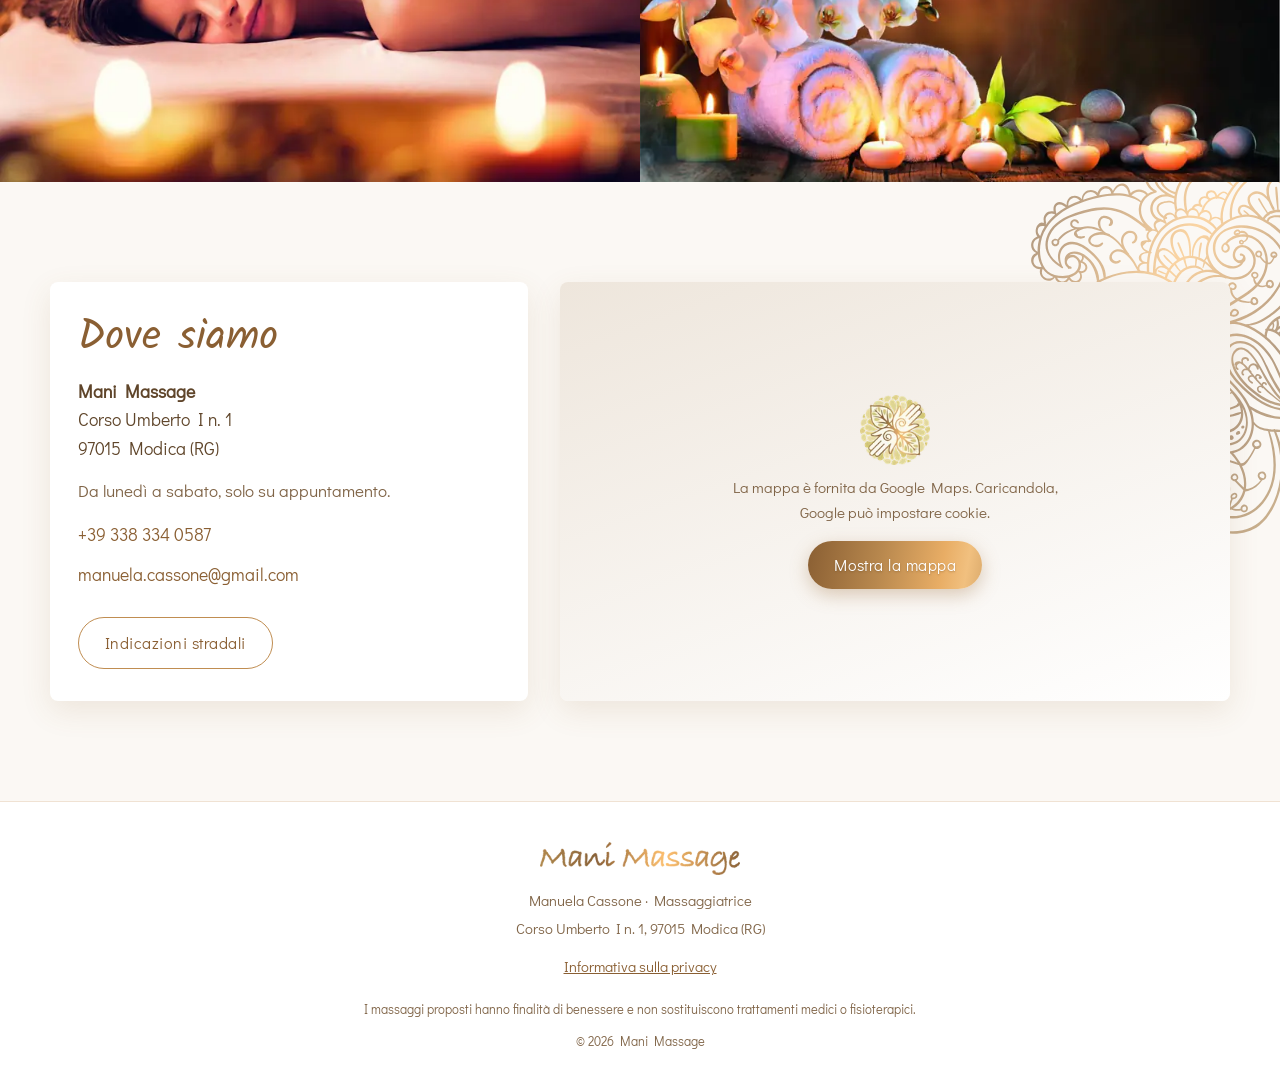
==== commit c23fd7e5: "Nuovi testi e più contrasto nella prima schermata; orari da lunedì a sabato Co-Authored-By: Claude O" ====
--- a/index.html
+++ b/index.html
@@ -4,9 +4,9 @@
 <meta charset="utf-8">
 <meta name="viewport" content="width=device-width, initial-scale=1, viewport-fit=cover">
 <title>Mani Massage · Massaggi a Modica</title>
-<meta name="description" content="Mani Massage di Manuela Cassone, massaggiatrice a Modica (RG): massaggio con argilla calda, antistress, californiano, relax, tonico e drenante. Tutti i giorni su appuntamento. Prenota su WhatsApp o al +39 338 334 0587.">
+<meta name="description" content="Mani Massage di Manuela Cassone, massaggiatrice a Modica (RG): massaggio con argilla calda, antistress, californiano, relax, tonico e drenante. Da lunedì a sabato su appuntamento. Prenota su WhatsApp o al +39 338 334 0587.">
 <meta property="og:title" content="Mani Massage · Massaggi a Modica">
-<meta property="og:description" content="Cura della persona per stare meglio. Massaggi su appuntamento, tutti i giorni, in Corso Umberto I a Modica.">
+<meta property="og:description" content="Cura della persona per stare meglio. Massaggi su appuntamento, da lunedì a sabato, in Corso Umberto I a Modica.">
 <meta property="og:type" content="website">
 <meta property="og:locale" content="it_IT">
 <meta property="og:image" content="https://manimassage.github.io/manimassage/img/og-image.jpg">
@@ -38,7 +38,7 @@
   "areaServed": "Modica",
   "priceRange": "€€",
   "address": {"@type": "PostalAddress", "streetAddress": "Corso Umberto I, 1", "postalCode": "97015", "addressLocality": "Modica", "addressRegion": "RG", "addressCountry": "IT"},
-  "openingHoursSpecification": {"@type": "OpeningHoursSpecification", "dayOfWeek": ["Monday","Tuesday","Wednesday","Thursday","Friday","Saturday","Sunday"], "description": "Su appuntamento"}
+  "openingHoursSpecification": {"@type": "OpeningHoursSpecification", "dayOfWeek": ["Monday","Tuesday","Wednesday","Thursday","Friday","Saturday"], "description": "Su appuntamento"}
 }
 </script>
 </head>
@@ -75,10 +75,10 @@
     <div class="hero-inner">
       <img class="hero-emblem" src="img/logo-emblema.webp" alt="" width="150" height="150" fetchpriority="high">
       <p class="hero-logo"><img src="img/logo-scritta.webp" srcset="img/logo-scritta-600.webp 600w, img/logo-scritta.webp 1200w" sizes="(max-width: 700px) 86vw, 600px" alt="Mani Massage" width="600" height="99"></p>
-      <p class="role"><span lang="it">Massaggiatrice</span><span lang="en">Massage therapist</span></p>
-      <h1 class="hero-title"><span lang="it">Massaggi rilassanti e decontratturanti a Modica</span><span lang="en">Relaxing and deep tissue massages in Modica</span></h1>
-      <p class="hero-claim"><span lang="it">Cura della persona per stare meglio</span><span lang="en">Taking care of yourself, to feel better</span></p>
-      <p class="hero-place"><span lang="it">Tutti i giorni, anche sabato e domenica, su appuntamento</span><span lang="en">Every day, weekends included, by appointment</span></p>
+      <p class="role"><span lang="it">Trattamenti olistici su misura a Modica</span><span lang="en">Tailored holistic treatments in Modica</span></p>
+      <h1 class="hero-title"><span lang="it">Rilassa le tensioni muscolari con massaggi mirati a Modica</span><span lang="en">Release muscle tension with targeted massages in Modica</span></h1>
+      <p class="hero-support"><span lang="it">Trattamenti personalizzati per sciogliere le tensioni e rigenerare corpo e mente, in un ambiente riservato e curato.</span><span lang="en">Personalised treatments to ease tension and restore body and mind, in a private and welcoming setting.</span></p>
+      <p class="hero-place"><span lang="it">Disponibile da lunedì a sabato, su appuntamento</span><span lang="en">Available Monday to Saturday, by appointment</span></p>
       <p class="offer" id="offerta" hidden></p>
       <div class="cta">
         <a class="btn btn--gold js-book" href="#prenota">
@@ -86,7 +86,7 @@
           <span lang="it">Prenota ora</span><span lang="en">Book now</span>
         </a>
         <a class="btn btn--line js-wa" href="#" target="_blank" rel="noopener">
-          <svg aria-hidden="true" viewBox="0 0 24 24"><use href="#i-wa"/></svg> WhatsApp
+          <svg aria-hidden="true" viewBox="0 0 24 24"><use href="#i-wa"/></svg> <span lang="it">Scrivimi su WhatsApp</span><span lang="en">Message me on WhatsApp</span>
         </a>
       </div>
     </div>
@@ -118,8 +118,8 @@
       <p class="about-name">Manuela Cassone</p>
       <p lang="it">Cura della persona per stare meglio. Prendersi del tempo per migliorare il proprio fisico e la propria mente, per stare meglio.</p>
       <p lang="en">Taking care of yourself to feel better. Taking time to improve your body and your mind, to feel better.</p>
-      <p lang="it">Nel mio studio a Modica ti accolgo su appuntamento, tutti i giorni, per un trattamento pensato sulle tue esigenze.</p>
-      <p lang="en">In my studio in Modica I welcome you by appointment, every day, for a treatment tailored to your needs.</p>
+      <p lang="it">Nel mio studio a Modica ti accolgo su appuntamento, da lunedì a sabato, per un trattamento pensato sulle tue esigenze.</p>
+      <p lang="en">In my studio in Modica I welcome you by appointment, Monday to Saturday, for a treatment tailored to your needs.</p>
       <blockquote>
         <p>Il massaggio è un'arte sottile, non si tratta soltanto di abilità, ma piuttosto di amore.</p>
         <p class="quote-en keep" lang="en">Massaging is a fine art, not only a skill, better love!</p>
--- a/style.css
+++ b/style.css
@@ -104,17 +104,22 @@
   background: var(--white);
 }
 .hero-bg { position: absolute; inset: 0; width: 100%; height: 100%; object-fit: cover; object-position: center bottom; z-index: 0; }
-.hero::before { content: ""; position: absolute; inset: 0; z-index: 1; background: linear-gradient(180deg, rgba(255,255,255,1) 0%, rgba(255,255,255,.97) 55%, rgba(255,255,255,.7) 80%, rgba(255,255,255,.15) 100%); }
-.hero-inner { position: relative; z-index: 2; text-align: center; max-width: 680px; }
+.hero::before { content: ""; position: absolute; inset: 0; z-index: 1; background: linear-gradient(180deg, rgba(255,255,255,.92) 0%, rgba(255,255,255,.55) 45%, rgba(60,38,18,.35) 100%); }
+.hero-inner { position: relative; z-index: 2; text-align: center; max-width: 700px; padding: clamp(22px, 4vw, 40px) clamp(16px, 4vw, 44px); background: rgba(255, 252, 247, .86); -webkit-backdrop-filter: blur(6px); backdrop-filter: blur(6px); border: 1px solid rgba(192, 141, 81, .35); border-radius: 18px; box-shadow: 0 18px 44px rgba(50, 30, 10, .28); }
 .hero-emblem { width: clamp(100px, 16vw, 150px); height: auto; margin: 0 auto 10px; }
 .hero-logo { margin: 0; }
 .hero-logo img { width: min(600px, 86vw); height: auto; margin: 0 auto; }
 .hero-title { font-family: var(--sans); font-weight: 400; font-size: clamp(1.15rem, 2.6vw, 1.5rem); line-height: 1.35; color: var(--text); margin: 14px auto 0; max-width: 560px; letter-spacing: .01em; }
 .offer { display: inline-flex; flex-wrap: wrap; justify-content: center; align-items: center; gap: 8px; margin: -12px auto 22px; padding: 8px 16px; background: var(--white); border: 1px solid var(--gold-mid); border-radius: 999px; font-size: .95rem; }
 .offer-tag { background: var(--gold); color: var(--white); border-radius: 999px; padding: 2px 10px; font-size: .8rem; letter-spacing: .08em; text-transform: uppercase; }
-.role { text-transform: uppercase; letter-spacing: .14em; color: var(--text); margin: 8px 0 0; font-size: 1.05rem; }
+.role { text-transform: uppercase; letter-spacing: .14em; color: var(--gold-dark); margin: 8px 0 0; font-size: clamp(.85rem, 2.2vw, 1rem); }
 .hero-claim { font-family: var(--script); color: var(--gold); font-size: clamp(1.35rem, 3vw, 1.7rem); margin: 10px 0 0; line-height: 1.3; }
-.hero-place { margin: 4px 0 26px; color: var(--text-soft); letter-spacing: .06em; }
+.hero-support { margin: 12px auto 0; max-width: 520px; color: var(--text); font-size: 1rem; }
+.hero-place { margin: 12px 0 24px; color: var(--gold-dark); letter-spacing: .04em; font-size: .95rem; }
+.hero .cta { display: flex; justify-content: center; align-items: stretch; gap: 14px; flex-wrap: wrap; }
+.hero .cta .btn { width: 270px; max-width: 100%; justify-content: center; }
+.hero .btn--gold { background: linear-gradient(100deg, #5c3e1f 0%, #7a5530 45%, #8a5f33 60%, #6f4c28 100%); border: 2px solid #4a3218; box-shadow: inset 0 1px 0 rgba(241, 192, 127, .6), 0 8px 20px rgba(60, 38, 18, .35); text-shadow: none; }
+.hero .btn--line { background: var(--white); border: 2px solid var(--gold); color: var(--gold-dark); }
 .hero-orn { position: absolute; z-index: 1; width: clamp(200px, 30vw, 420px); opacity: .9; pointer-events: none; }
 .hero-orn--l { top: -60px; left: -90px; transform: rotate(-20deg); }
 .hero-orn--r { top: 30%; right: -110px; transform: rotate(160deg); }
@@ -295,6 +300,16 @@
   .hero-orn--r { display: none; }
   .hero-orn--l { width: 190px; top: -50px; left: -80px; opacity: .5; }
   .hero .cta { flex-direction: column; align-items: stretch; max-width: 320px; margin: 0 auto; }
+  .hero .cta .btn { width: 100%; }
+  .hero { padding: 20px 12px 40px; }
+  .hero-inner { padding: 18px 14px 20px; }
+  .hero-emblem { width: 72px; margin-bottom: 4px; }
+  .hero-logo img { width: min(300px, 76vw); }
+  .role { letter-spacing: .1em; font-size: .78rem; }
+  .hero-title { font-size: 1.12rem; margin-top: 10px; }
+  .hero-support { font-size: .93rem; line-height: 1.5; margin-top: 8px; }
+  .hero-place { font-size: .88rem; margin: 8px 0 16px; }
+  .hero .cta { gap: 10px; }
   .about { grid-template-columns: 1fr; }
   .about-photo { padding-top: 0; }
   .about-photo img { transform: none; border-width: 6px; max-height: 280px; }
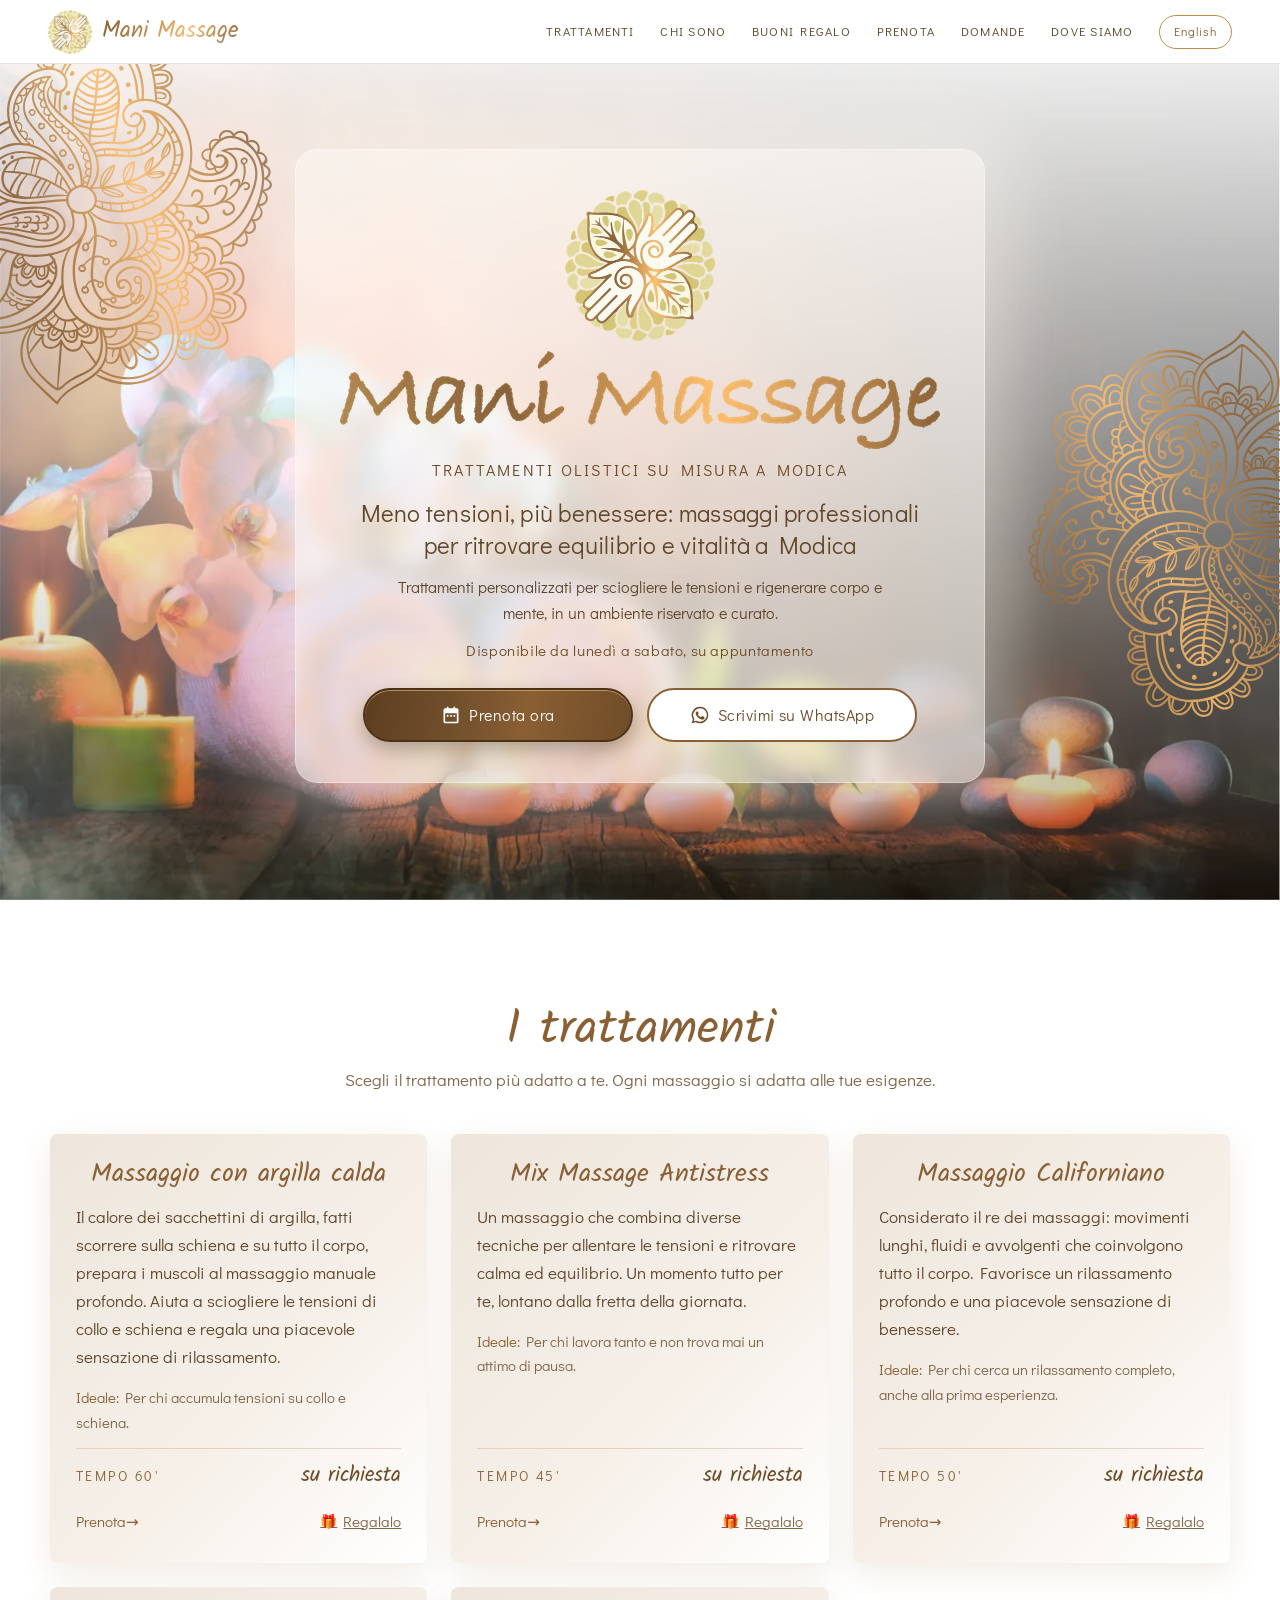
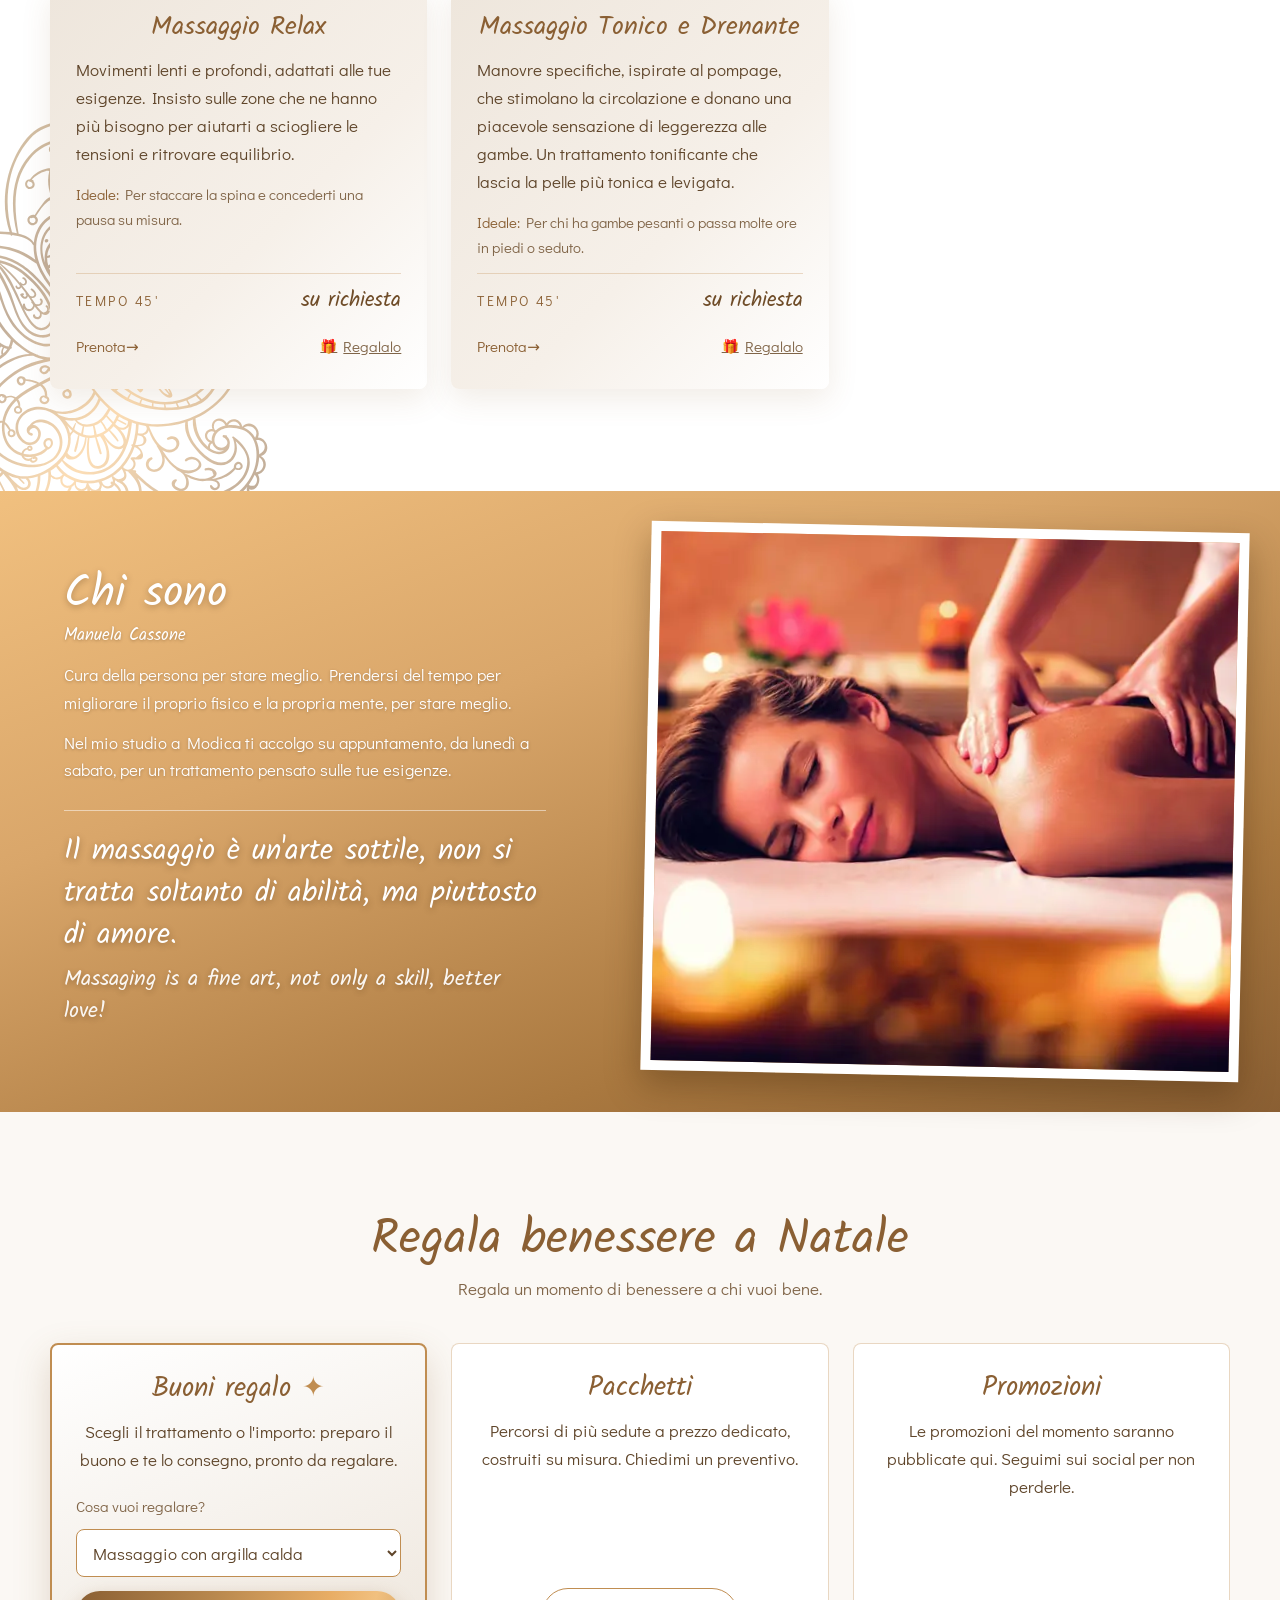
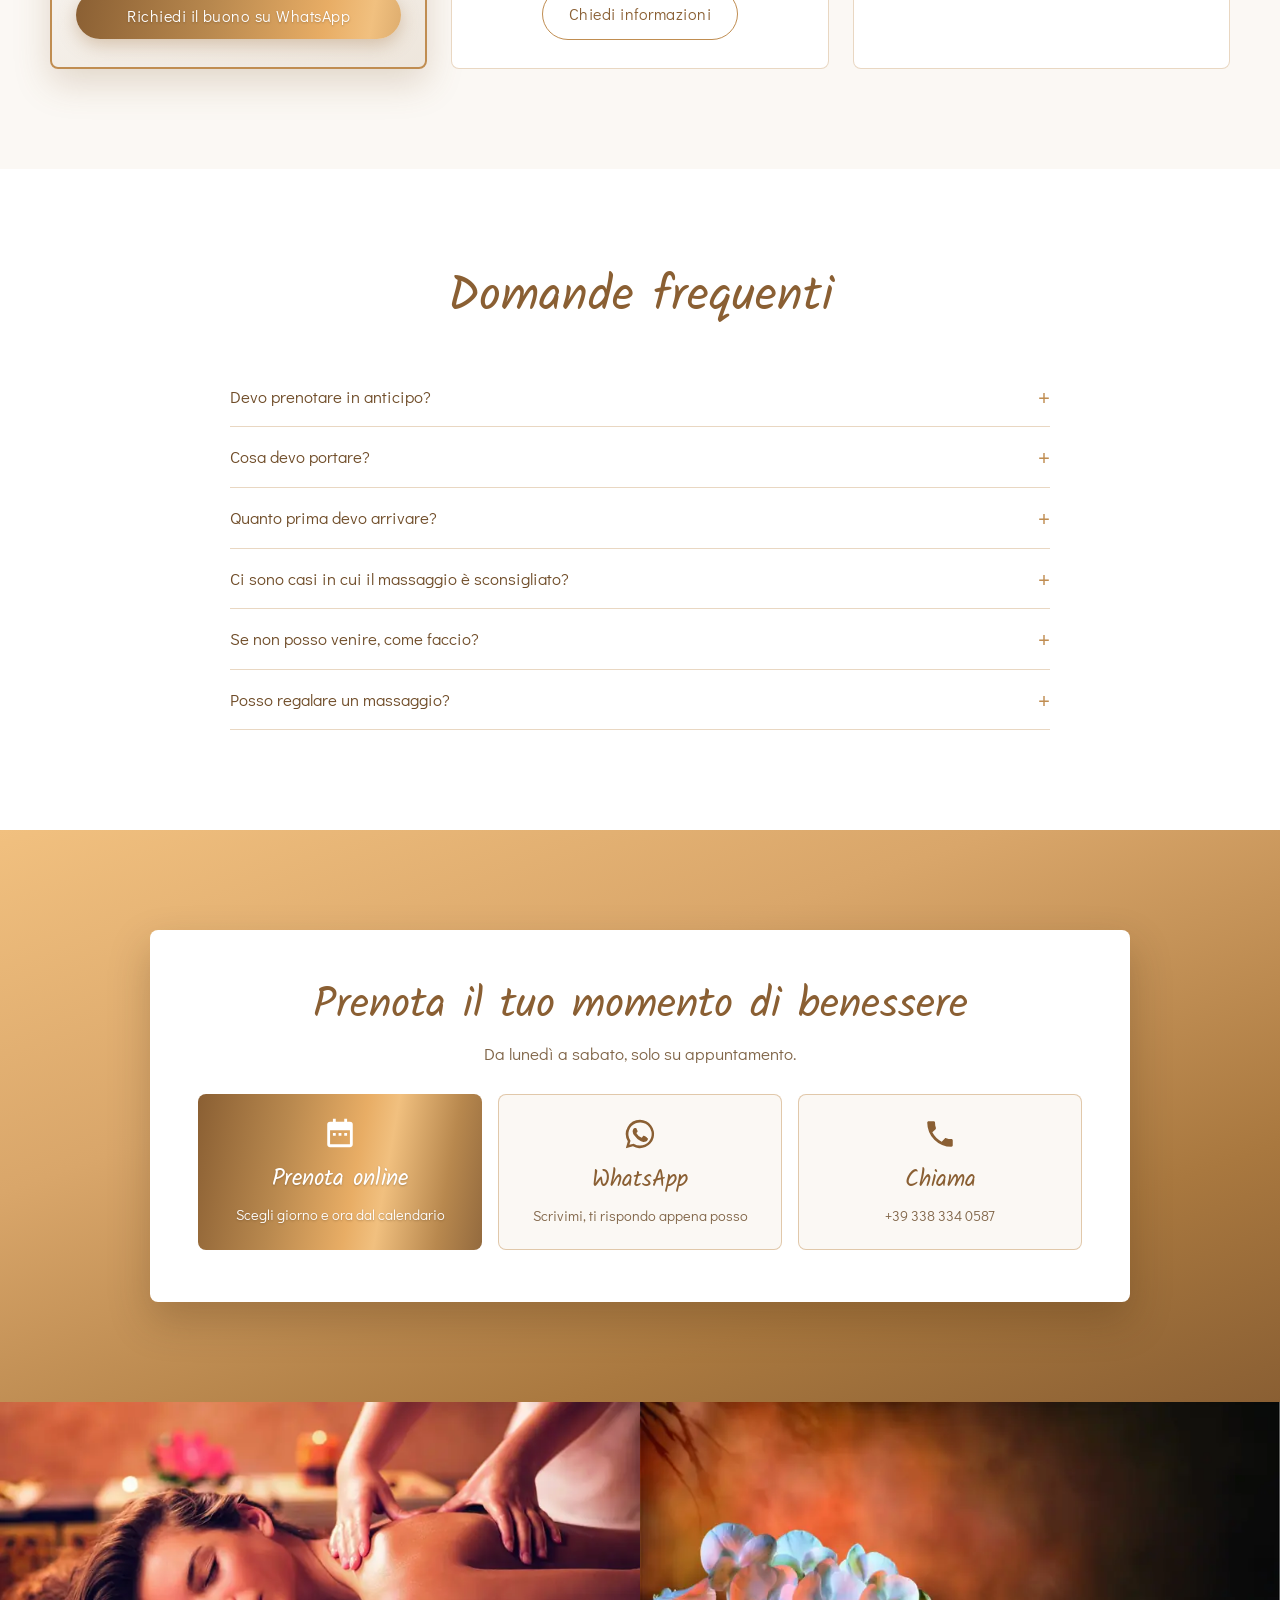
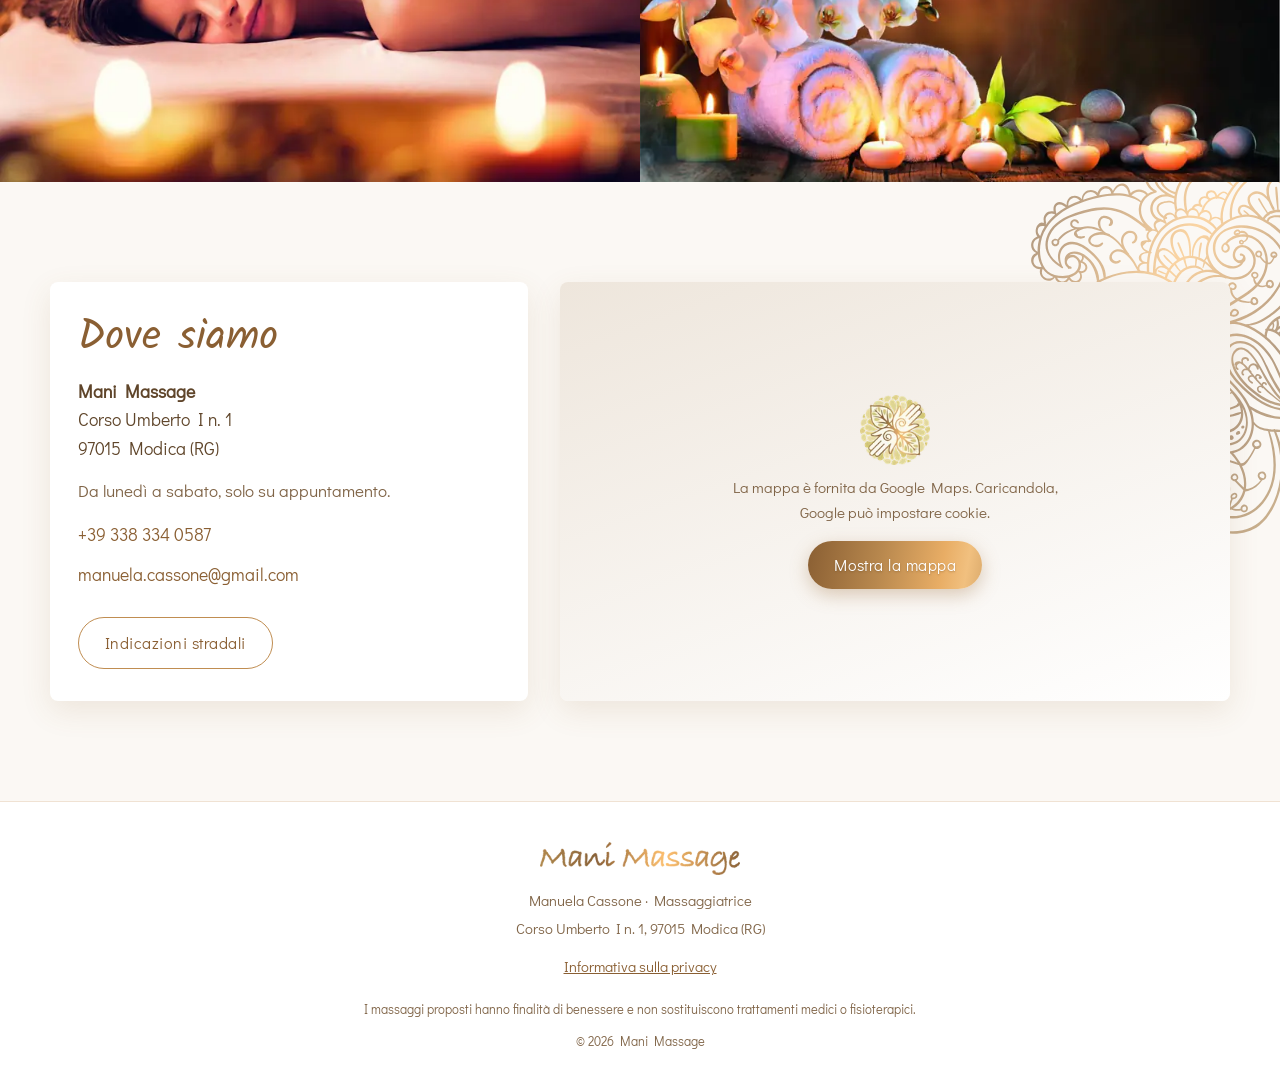
==== commit a55ad42f: "Nuovo titolo e riquadro più leggero nella prima schermata Co-Authored-By: Claude Opus 5.5 <noreply@a" ====
--- a/index.html
+++ b/index.html
@@ -76,7 +76,7 @@
       <img class="hero-emblem" src="img/logo-emblema.webp" alt="" width="150" height="150" fetchpriority="high">
       <p class="hero-logo"><img src="img/logo-scritta.webp" srcset="img/logo-scritta-600.webp 600w, img/logo-scritta.webp 1200w" sizes="(max-width: 700px) 86vw, 600px" alt="Mani Massage" width="600" height="99"></p>
       <p class="role"><span lang="it">Trattamenti olistici su misura a Modica</span><span lang="en">Tailored holistic treatments in Modica</span></p>
-      <h1 class="hero-title"><span lang="it">Rilassa le tensioni muscolari con massaggi mirati a Modica</span><span lang="en">Release muscle tension with targeted massages in Modica</span></h1>
+      <h1 class="hero-title"><span lang="it">Meno tensioni, più benessere: massaggi professionali per ritrovare equilibrio e vitalità a Modica</span><span lang="en">Less tension, more well-being: professional massages to restore balance and vitality in Modica</span></h1>
       <p class="hero-support"><span lang="it">Trattamenti personalizzati per sciogliere le tensioni e rigenerare corpo e mente, in un ambiente riservato e curato.</span><span lang="en">Personalised treatments to ease tension and restore body and mind, in a private and welcoming setting.</span></p>
       <p class="hero-place"><span lang="it">Disponibile da lunedì a sabato, su appuntamento</span><span lang="en">Available Monday to Saturday, by appointment</span></p>
       <p class="offer" id="offerta" hidden></p>
--- a/style.css
+++ b/style.css
@@ -105,7 +105,7 @@
 }
 .hero-bg { position: absolute; inset: 0; width: 100%; height: 100%; object-fit: cover; object-position: center bottom; z-index: 0; }
 .hero::before { content: ""; position: absolute; inset: 0; z-index: 1; background: linear-gradient(180deg, rgba(255,255,255,.92) 0%, rgba(255,255,255,.55) 45%, rgba(60,38,18,.35) 100%); }
-.hero-inner { position: relative; z-index: 2; text-align: center; max-width: 700px; padding: clamp(22px, 4vw, 40px) clamp(16px, 4vw, 44px); background: rgba(255, 252, 247, .86); -webkit-backdrop-filter: blur(6px); backdrop-filter: blur(6px); border: 1px solid rgba(192, 141, 81, .35); border-radius: 18px; box-shadow: 0 18px 44px rgba(50, 30, 10, .28); }
+.hero-inner { position: relative; z-index: 2; text-align: center; max-width: 700px; padding: clamp(22px, 4vw, 40px) clamp(16px, 4vw, 44px); background: rgba(255, 252, 247, .62); -webkit-backdrop-filter: blur(10px); backdrop-filter: blur(10px); border: 1px solid rgba(255, 255, 255, .35); border-radius: 22px; box-shadow: 0 0 60px 30px rgba(255, 252, 247, .35); }
 .hero-emblem { width: clamp(100px, 16vw, 150px); height: auto; margin: 0 auto 10px; }
 .hero-logo { margin: 0; }
 .hero-logo img { width: min(600px, 86vw); height: auto; margin: 0 auto; }
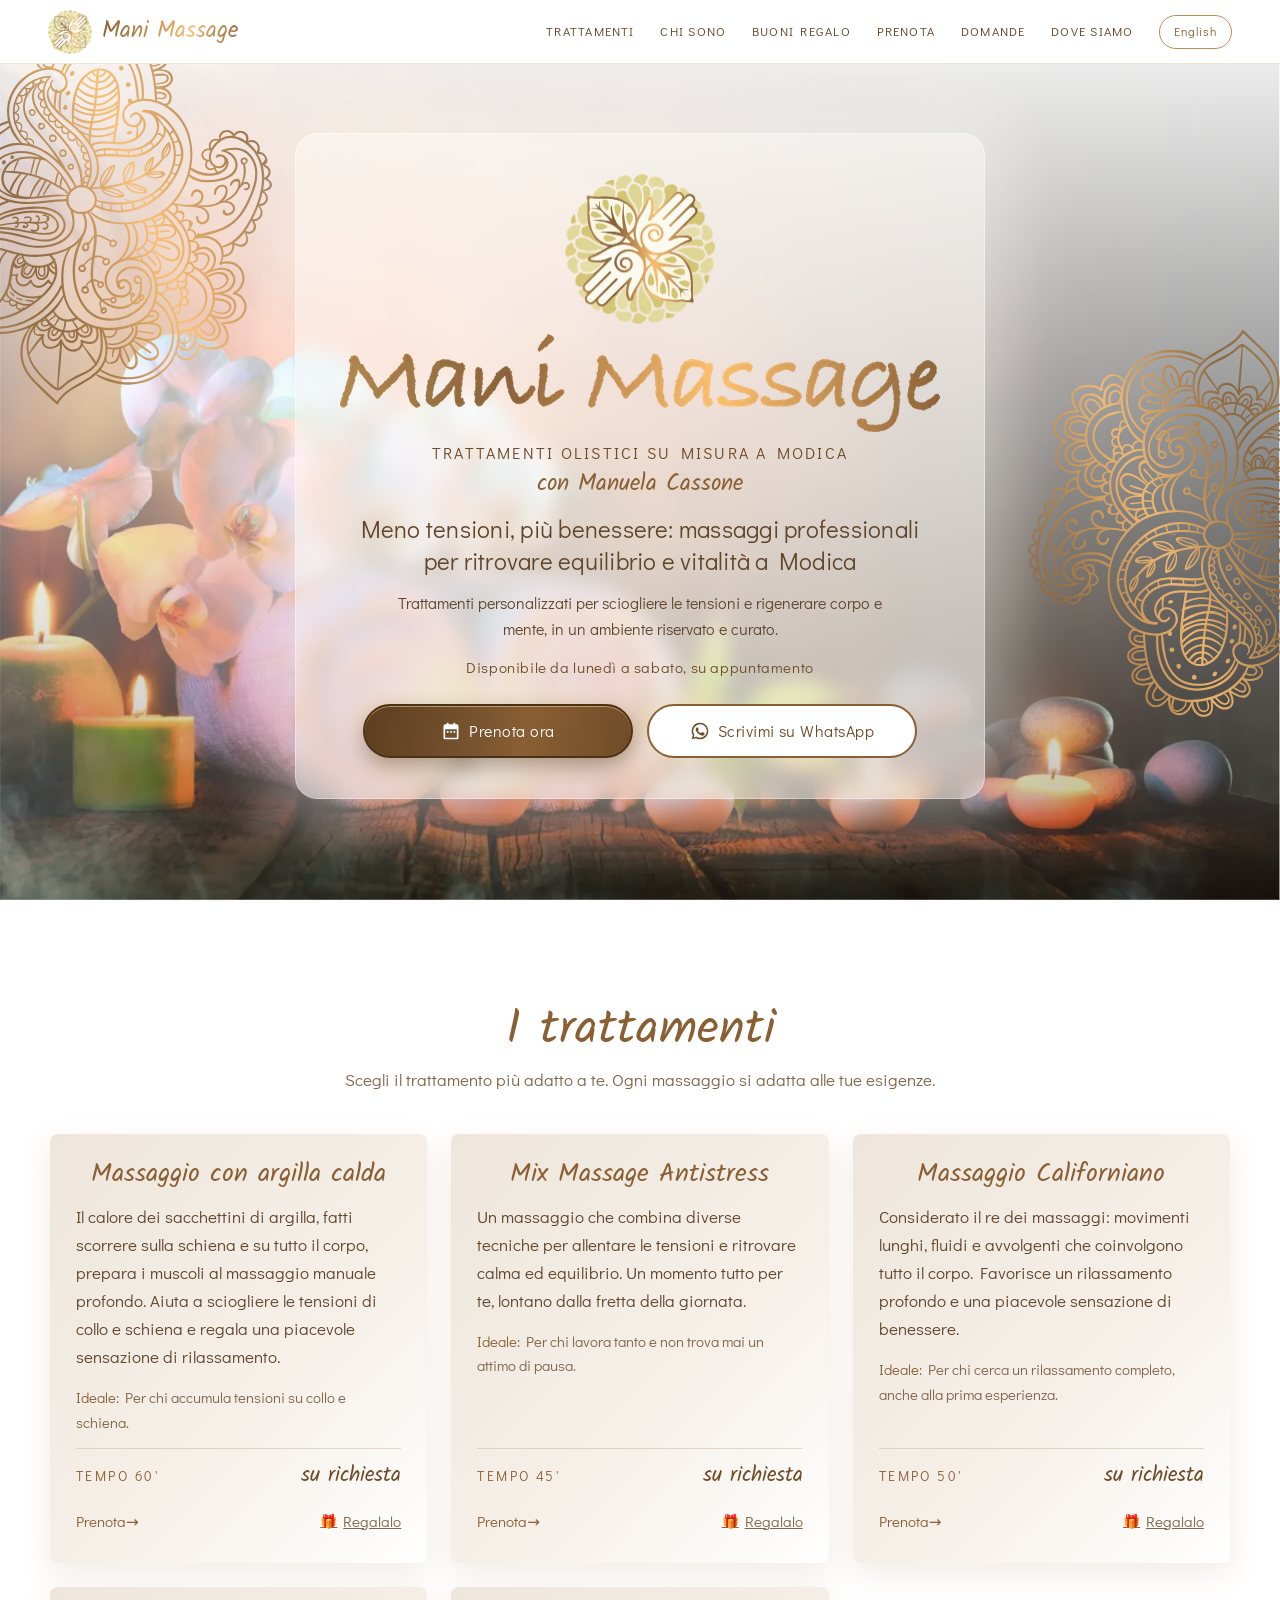
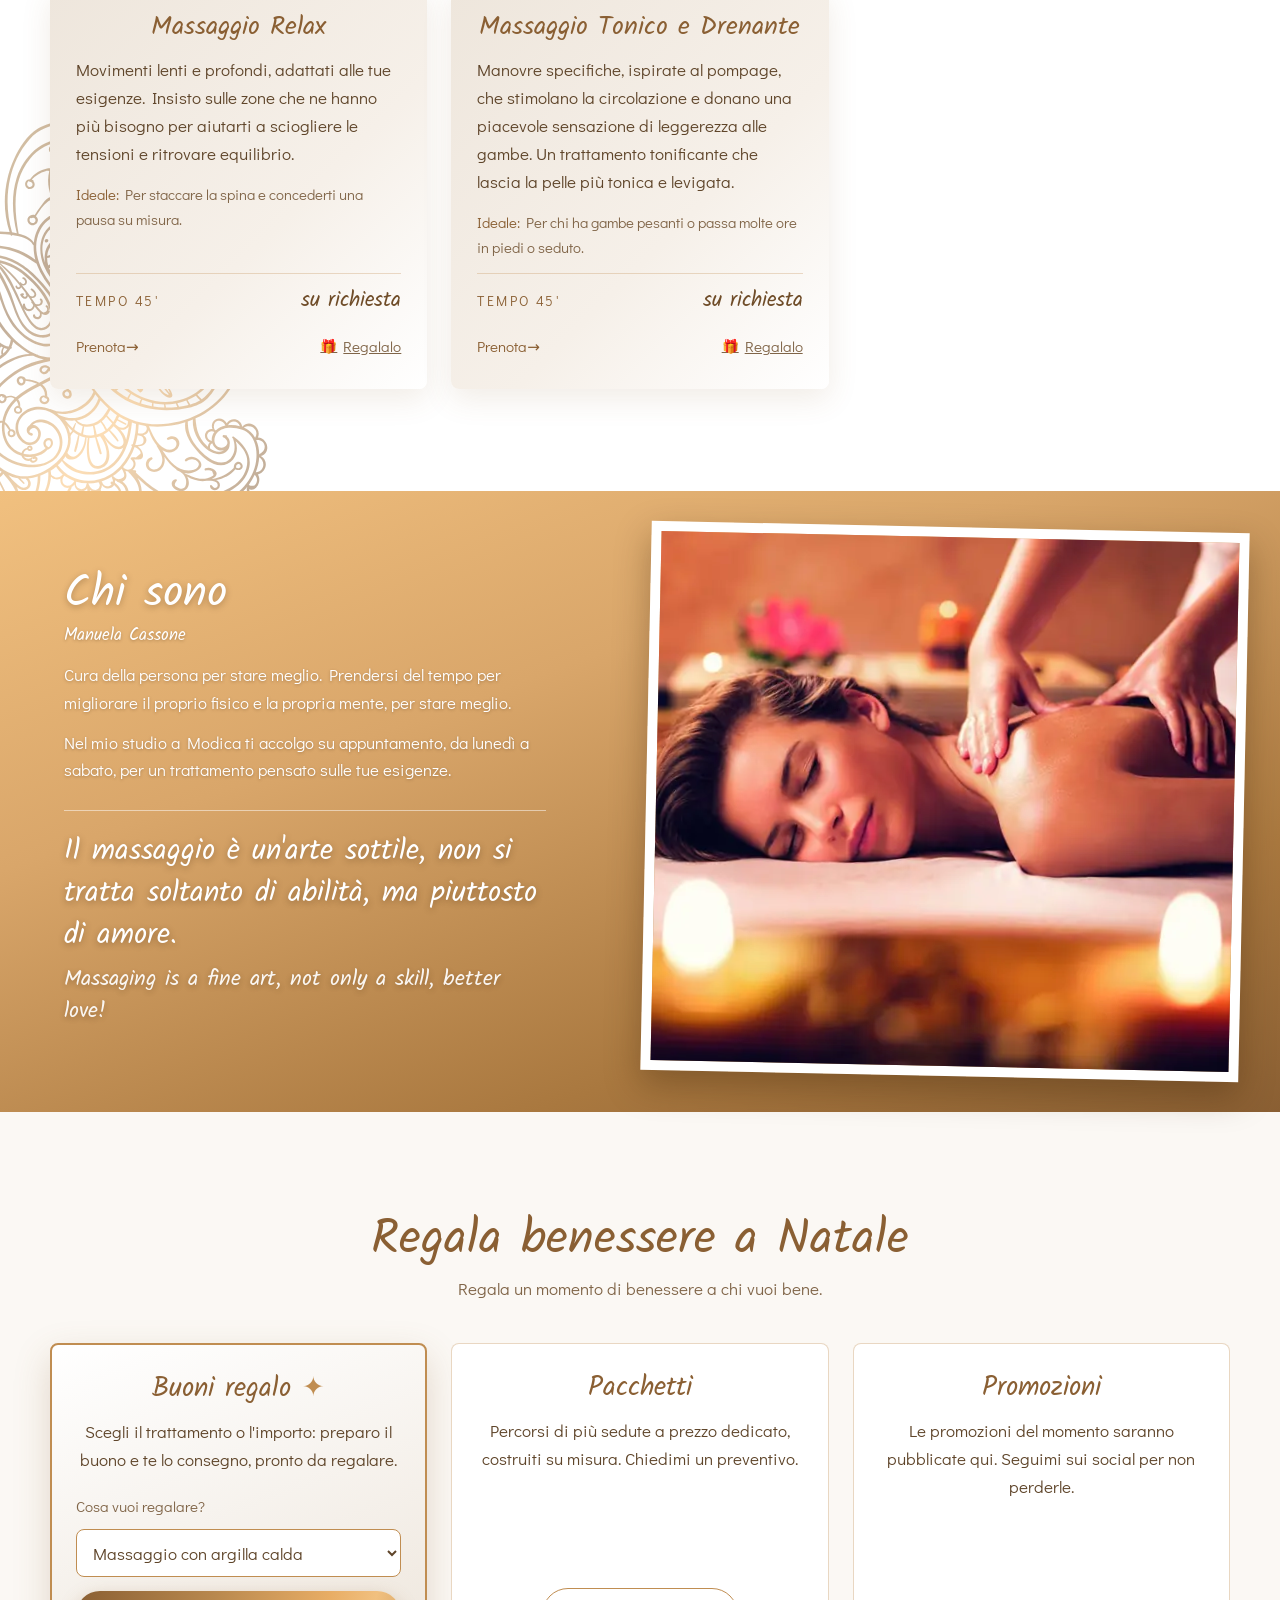
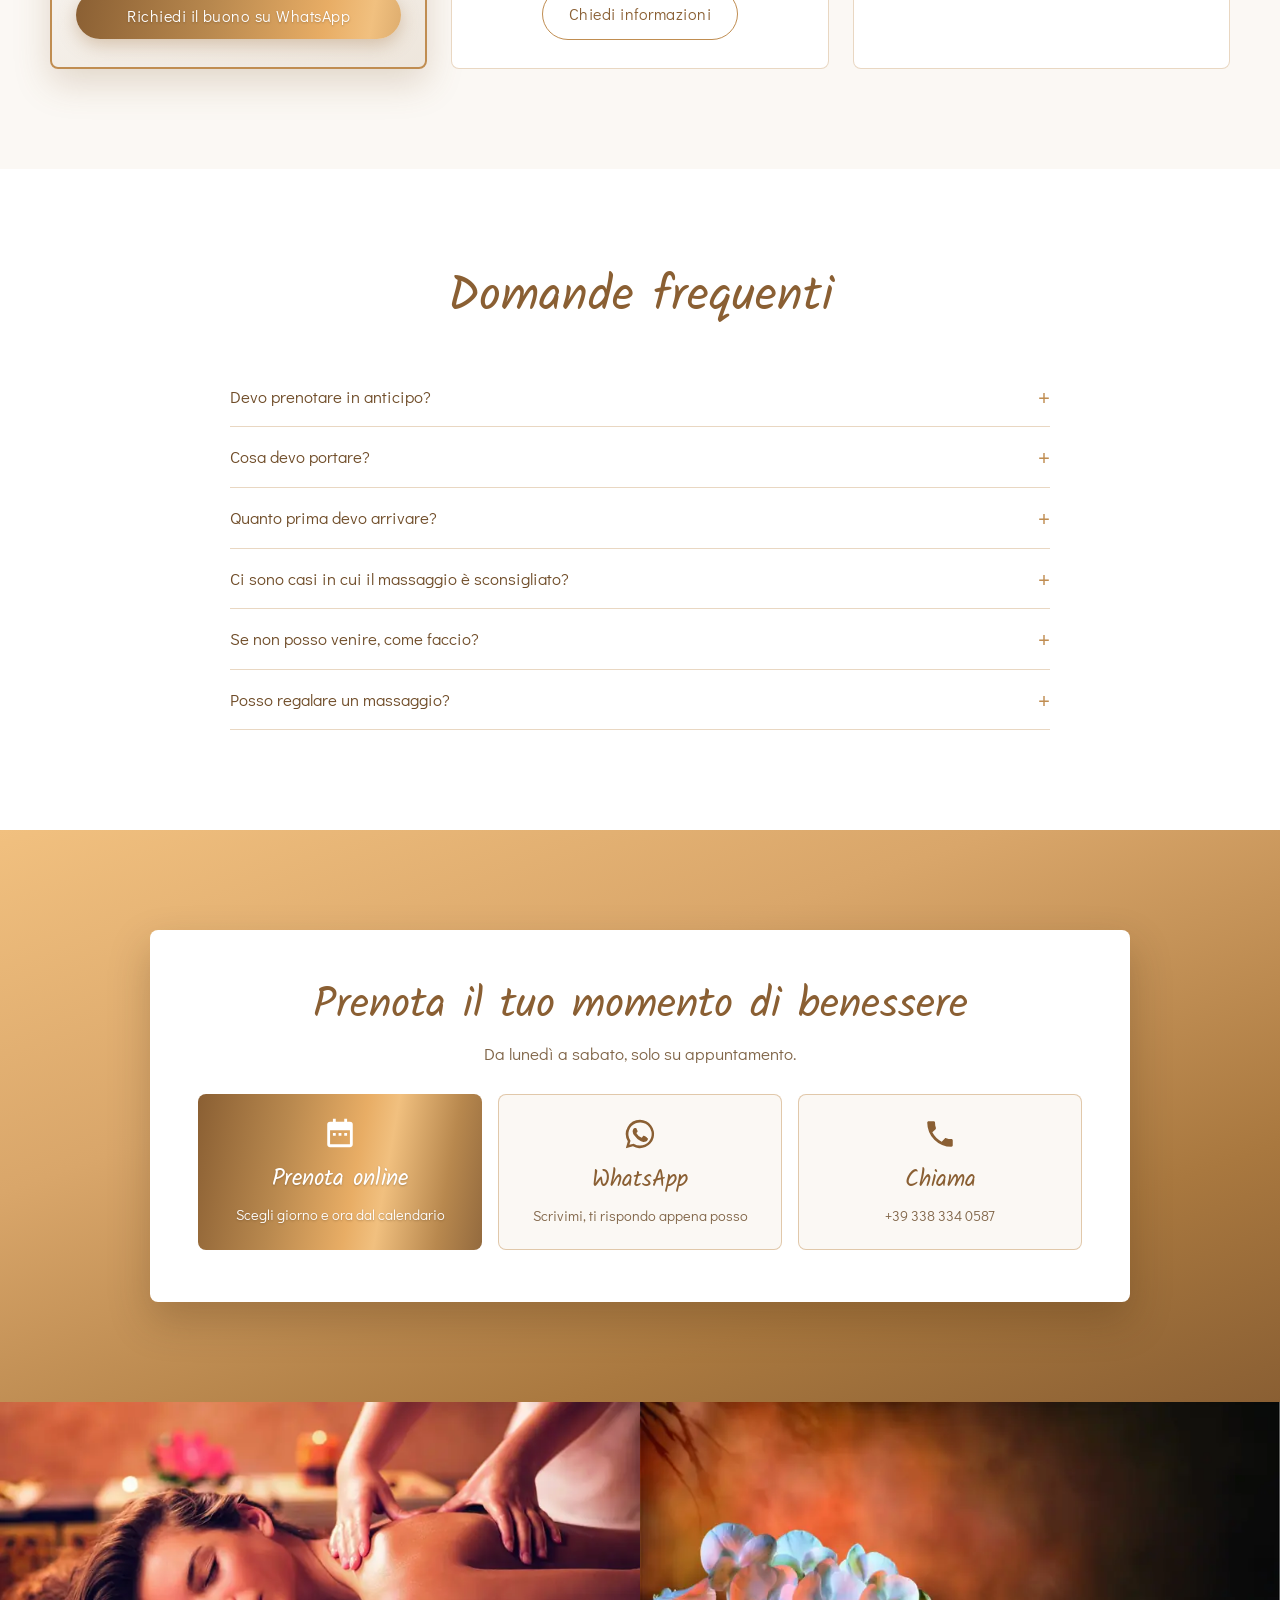
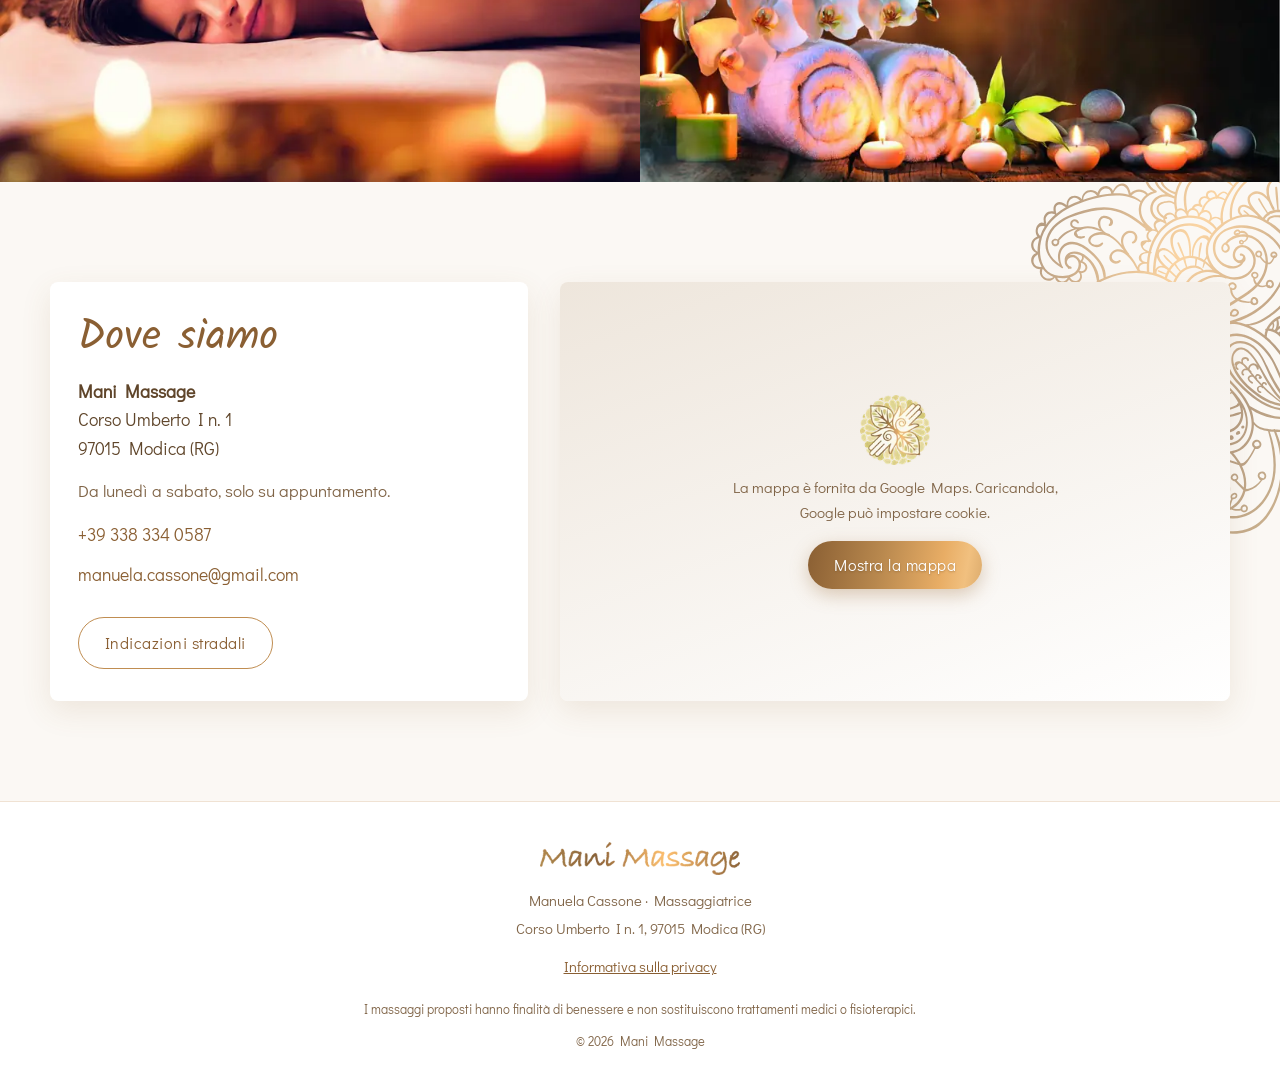
==== commit 2e4f446b: "Aggiunge «con Manuela Cassone» nella prima schermata Co-Authored-By: Claude Opus 5.5 <noreply@anthro" ====
--- a/index.html
+++ b/index.html
@@ -76,6 +76,7 @@
       <img class="hero-emblem" src="img/logo-emblema.webp" alt="" width="150" height="150" fetchpriority="high">
       <p class="hero-logo"><img src="img/logo-scritta.webp" srcset="img/logo-scritta-600.webp 600w, img/logo-scritta.webp 1200w" sizes="(max-width: 700px) 86vw, 600px" alt="Mani Massage" width="600" height="99"></p>
       <p class="role"><span lang="it">Trattamenti olistici su misura a Modica</span><span lang="en">Tailored holistic treatments in Modica</span></p>
+      <p class="hero-with"><span lang="it">con</span><span lang="en">with</span> Manuela Cassone</p>
       <h1 class="hero-title"><span lang="it">Meno tensioni, più benessere: massaggi professionali per ritrovare equilibrio e vitalità a Modica</span><span lang="en">Less tension, more well-being: professional massages to restore balance and vitality in Modica</span></h1>
       <p class="hero-support"><span lang="it">Trattamenti personalizzati per sciogliere le tensioni e rigenerare corpo e mente, in un ambiente riservato e curato.</span><span lang="en">Personalised treatments to ease tension and restore body and mind, in a private and welcoming setting.</span></p>
       <p class="hero-place"><span lang="it">Disponibile da lunedì a sabato, su appuntamento</span><span lang="en">Available Monday to Saturday, by appointment</span></p>
--- a/style.css
+++ b/style.css
@@ -114,6 +114,7 @@
 .offer-tag { background: var(--gold); color: var(--white); border-radius: 999px; padding: 2px 10px; font-size: .8rem; letter-spacing: .08em; text-transform: uppercase; }
 .role { text-transform: uppercase; letter-spacing: .14em; color: var(--gold-dark); margin: 8px 0 0; font-size: clamp(.85rem, 2.2vw, 1rem); }
 .hero-claim { font-family: var(--script); color: var(--gold); font-size: clamp(1.35rem, 3vw, 1.7rem); margin: 10px 0 0; line-height: 1.3; }
+.hero-with { font-family: var(--script); color: var(--gold); font-size: clamp(1.2rem, 2.6vw, 1.45rem); margin: 2px 0 0; line-height: 1.3; }
 .hero-support { margin: 12px auto 0; max-width: 520px; color: var(--text); font-size: 1rem; }
 .hero-place { margin: 12px 0 24px; color: var(--gold-dark); letter-spacing: .04em; font-size: .95rem; }
 .hero .cta { display: flex; justify-content: center; align-items: stretch; gap: 14px; flex-wrap: wrap; }
